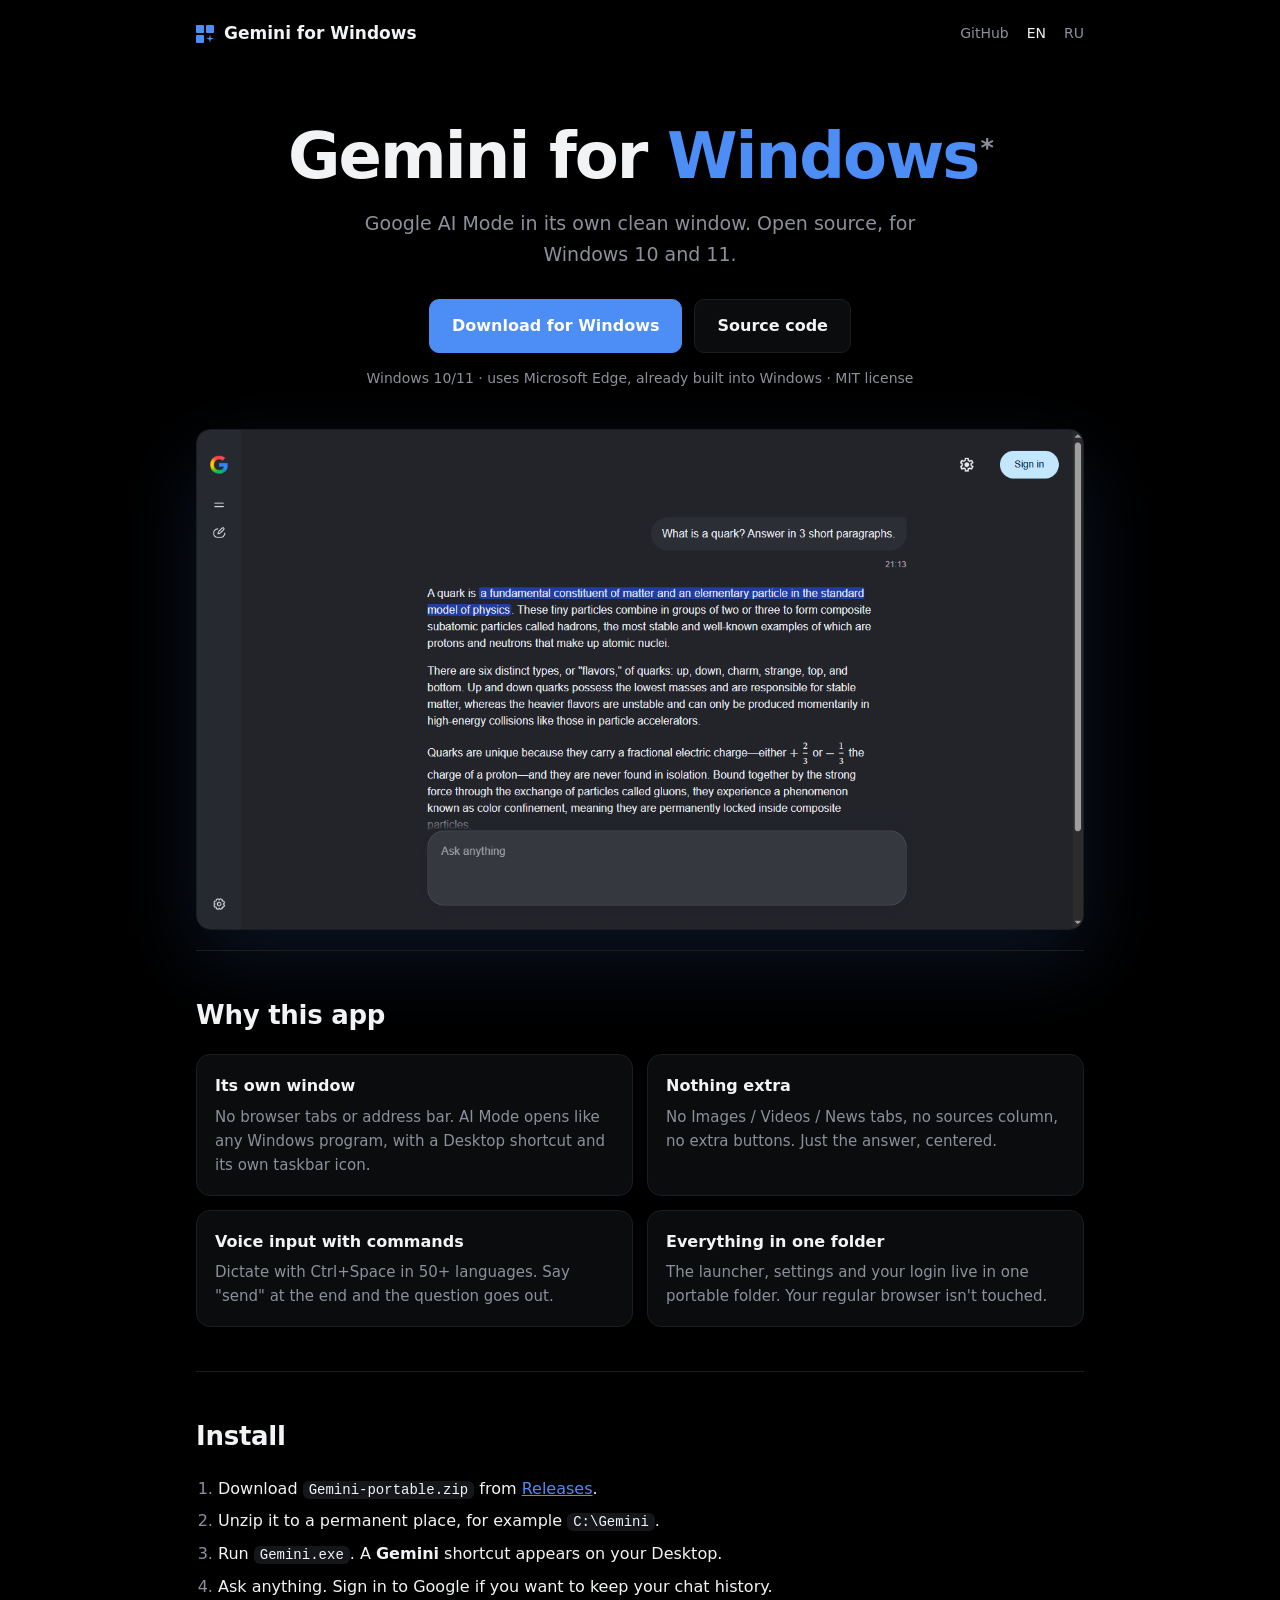
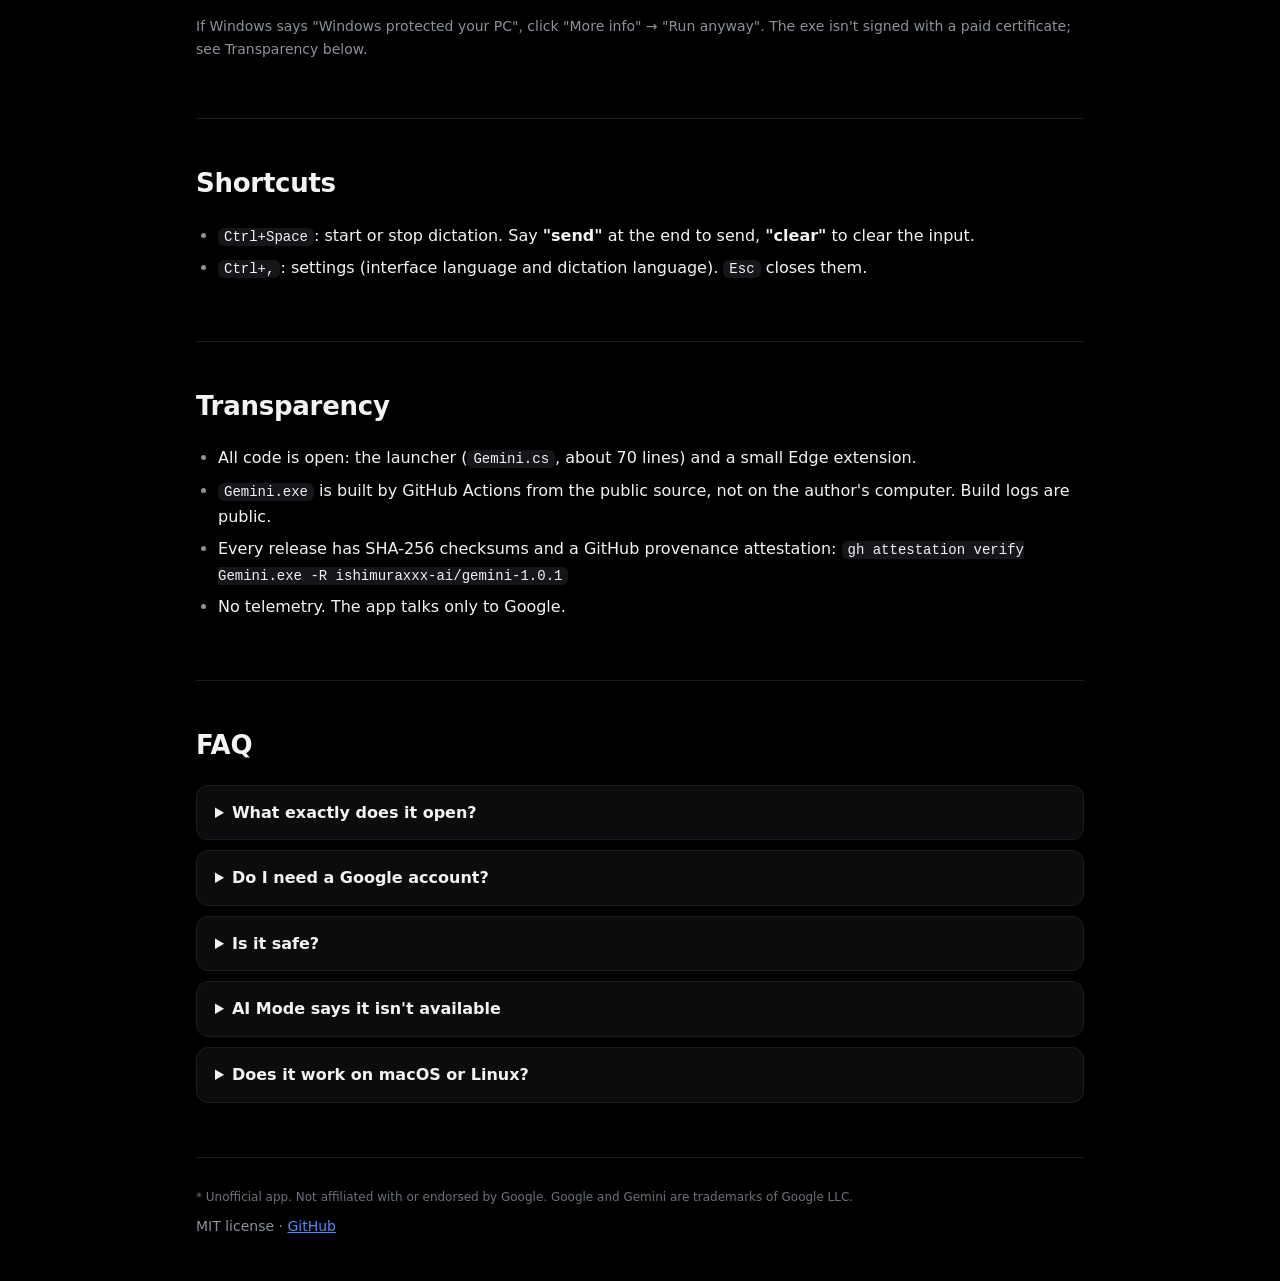
==== docs/index.html @ 566ce3c9 "Gemini for Windows 1.0.1 Co-Authored-By: Claude Opus 5.5 <noreply@anthropic.com>" ====
<!doctype html>
<html lang="en">
<head>
  <meta charset="utf-8">
  <meta name="viewport" content="width=device-width, initial-scale=1">
  <title>Gemini for Windows: Google AI Mode as a desktop app for Windows 10/11 (free, open source)</title>
  <meta name="description" content="Free, open-source app for Windows 10 and 11: Google AI Mode (Gemini) in its own clean window with a Desktop shortcut, no search tabs or source columns, centered chat and voice input with commands. Unofficial.">
  <link rel="canonical" href="https://ishimuraxxx-ai.github.io/gemini-1.0.1/">
  <link rel="alternate" hreflang="en" href="https://ishimuraxxx-ai.github.io/gemini-1.0.1/">
  <link rel="alternate" hreflang="ru" href="https://ishimuraxxx-ai.github.io/gemini-1.0.1/ru/">
  <link rel="alternate" hreflang="x-default" href="https://ishimuraxxx-ai.github.io/gemini-1.0.1/">
  <meta property="og:type" content="website">
  <meta property="og:title" content="Gemini for Windows: Google AI Mode as a desktop app">
  <meta property="og:description" content="Free, open-source app for Windows 10 and 11: Google AI Mode (Gemini) in its own clean window.">
  <meta property="og:image" content="https://ishimuraxxx-ai.github.io/gemini-1.0.1/screenshot-en.png">
  <meta name="theme-color" content="#000000">
  <link rel="icon" href="logo.svg" type="image/svg+xml">
  <link rel="stylesheet" href="style.css">
  <script type="application/ld+json">
  {
    "@context": "https://schema.org",
    "@type": "SoftwareApplication",
    "name": "Gemini for Windows",
    "applicationCategory": "UtilitiesApplication",
    "operatingSystem": "Windows 10, Windows 11",
    "softwareVersion": "1.0.1",
    "description": "Unofficial open-source app for Windows 10 and 11: Google AI Mode (Gemini) in its own clean Microsoft Edge window with a Desktop shortcut, no search tabs or source columns, a centered chat and voice input with commands.",
    "offers": { "@type": "Offer", "price": "0", "priceCurrency": "USD" },
    "license": "https://opensource.org/licenses/MIT",
    "downloadUrl": "https://github.com/ishimuraxxx-ai/gemini-1.0.1/releases/latest",
    "codeRepository": "https://github.com/ishimuraxxx-ai/gemini-1.0.1",
    "screenshot": "https://ishimuraxxx-ai.github.io/gemini-1.0.1/screenshot-en.png"
  }
  </script>
  <script type="application/ld+json">
  {
    "@context": "https://schema.org",
    "@type": "FAQPage",
    "mainEntity": [
      { "@type": "Question", "name": "What does Gemini for Windows open?",
        "acceptedAnswer": { "@type": "Answer", "text": "Google AI Mode (google.com/search?udm=50), Google Search's AI chat powered by Gemini, in its own Microsoft Edge window. The search tabs, the sources column and extra buttons are hidden and the chat is centered." } },
      { "@type": "Question", "name": "How do I install it on Windows 10 or 11?",
        "acceptedAnswer": { "@type": "Answer", "text": "Download Gemini-portable.zip from the GitHub Releases page, unzip it and run Gemini.exe. A Gemini shortcut appears on the Desktop." } },
      { "@type": "Question", "name": "Do I need a Google account?",
        "acceptedAnswer": { "@type": "Answer", "text": "No. AI Mode answers without signing in. Sign in to keep your chat history." } },
      { "@type": "Question", "name": "Is it safe?",
        "acceptedAnswer": { "@type": "Answer", "text": "All code is open. Gemini.exe is built publicly by GitHub Actions with SHA-256 checksums and a GitHub build-provenance attestation. The app collects no data." } },
      { "@type": "Question", "name": "Is it official?",
        "acceptedAnswer": { "@type": "Answer", "text": "No. It is an unofficial open-source project, not affiliated with or endorsed by Google." } }
    ]
  }
  </script>
</head>
<body>
  <div class="wrap">
    <header>
      <a class="brand" href="index.html"><span class="win"><i></i><i></i><i></i><i></i></span>Gemini for Windows</a>
      <nav>
        <a href="https://github.com/ishimuraxxx-ai/gemini-1.0.1">GitHub</a>
        <a href="index.html" aria-current="page">EN</a>
        <a href="ru/index.html" hreflang="ru">RU</a>
      </nav>
    </header>

    <main>
      <section class="hero">
        <h1>Gemini for <span>Windows</span><sup>*</sup></h1>
        <p class="lead">Google AI Mode in its own clean window. Open source, for Windows 10 and 11.</p>
        <div class="cta">
          <a class="btn primary" href="https://github.com/ishimuraxxx-ai/gemini-1.0.1/releases/latest">Download for Windows</a>
          <a class="btn" href="https://github.com/ishimuraxxx-ai/gemini-1.0.1">Source code</a>
        </div>
        <p class="note">Windows 10/11 · uses Microsoft Edge, already built into Windows · MIT license</p>
        <div class="shot"><img src="screenshot-en.png" width="1280" height="720" alt="Gemini for Windows: a Google AI Mode answer in a clean dark window with a centered chat"></div>
      </section>

      <section>
        <h2>Why this app</h2>
        <div class="grid">
          <div class="card"><h3>Its own window</h3><p>No browser tabs or address bar. AI Mode opens like any Windows program, with a Desktop shortcut and its own taskbar icon.</p></div>
          <div class="card"><h3>Nothing extra</h3><p>No Images / Videos / News tabs, no sources column, no extra buttons. Just the answer, centered.</p></div>
          <div class="card"><h3>Voice input with commands</h3><p>Dictate with Ctrl+Space in 50+ languages. Say "send" at the end and the question goes out.</p></div>
          <div class="card"><h3>Everything in one folder</h3><p>The launcher, settings and your login live in one portable folder. Your regular browser isn't touched.</p></div>
        </div>
      </section>

      <section>
        <h2>Install</h2>
        <ol>
          <li>Download <code>Gemini-portable.zip</code> from <a href="https://github.com/ishimuraxxx-ai/gemini-1.0.1/releases/latest">Releases</a>.</li>
          <li>Unzip it to a permanent place, for example <code>C:\Gemini</code>.</li>
          <li>Run <code>Gemini.exe</code>. A <b>Gemini</b> shortcut appears on your Desktop.</li>
          <li>Ask anything. Sign in to Google if you want to keep your chat history.</li>
        </ol>
        <p class="note">If Windows says "Windows protected your PC", click "More info" → "Run anyway". The exe isn't signed with a paid certificate; see Transparency below.</p>
      </section>

      <section>
        <h2>Shortcuts</h2>
        <ul>
          <li><code>Ctrl+Space</code>: start or stop dictation. Say <b>"send"</b> at the end to send, <b>"clear"</b> to clear the input.</li>
          <li><code>Ctrl+,</code>: settings (interface language and dictation language). <code>Esc</code> closes them.</li>
        </ul>
      </section>

      <section>
        <h2>Transparency</h2>
        <ul>
          <li>All code is open: the launcher (<code>Gemini.cs</code>, about 70 lines) and a small Edge extension.</li>
          <li><code>Gemini.exe</code> is built by GitHub Actions from the public source, not on the author's computer. Build logs are public.</li>
          <li>Every release has SHA-256 checksums and a GitHub provenance attestation: <code>gh attestation verify Gemini.exe -R ishimuraxxx-ai/gemini-1.0.1</code></li>
          <li>No telemetry. The app talks only to Google.</li>
        </ul>
      </section>

      <section>
        <h2>FAQ</h2>
        <details><summary>What exactly does it open?</summary>
          <p>Google AI Mode (<code>google.com/search?udm=50</code>), the AI chat in Google Search powered by Gemini. The app shows it in its own window and hides everything except the chat.</p></details>
        <details><summary>Do I need a Google account?</summary>
          <p>No. AI Mode answers without signing in. Sign in to keep your chat history.</p></details>
        <details><summary>Is it safe?</summary>
          <p>All code is open, and the exe is built publicly by GitHub Actions with checksums and a provenance attestation. The app collects no data and keeps your login only in its own folder.</p></details>
        <details><summary>AI Mode says it isn't available</summary>
          <p>AI Mode isn't offered in every country. Use a VPN with a server in a country where it is available.</p></details>
        <details><summary>Does it work on macOS or Linux?</summary>
          <p>No, only Windows 10/11 with Microsoft Edge.</p></details>
      </section>
    </main>

    <footer>
      <p class="fine">* Unofficial app. Not affiliated with or endorsed by Google. Google and Gemini are trademarks of Google LLC.</p>
      MIT license · <a href="https://github.com/ishimuraxxx-ai/gemini-1.0.1">GitHub</a>
    </footer>
  </div>
</body>
</html>
---- docs/style.css ----
:root {
  --bg: #000000; --fg: #f2f3f5; --muted: #8b909a; --line: #1c1d21; --card: #0b0c0e;
  --accent: #4c8df6; --accent-fg: #ffffff; --code: #15161a;
  color-scheme: dark;
}
* { box-sizing: border-box; }
html { -webkit-text-size-adjust: 100%; }
body {
  margin: 0; background: var(--bg); color: var(--fg);
  font: 16px/1.6 system-ui, -apple-system, "Segoe UI", Roboto, sans-serif;
}
.wrap { max-width: 920px; margin: 0 auto; padding: 0 16px; }
header { padding: 20px 0; display: flex; justify-content: space-between; align-items: center; gap: 12px; }
header .brand { display: flex; align-items: center; gap: 10px; font-weight: 700; font-size: 17px; color: var(--fg); text-decoration: none; }
header .brand .win { width: 18px; height: 18px; display: grid; grid-template-columns: 1fr 1fr; gap: 2px; }
header .brand .win i { background: var(--accent); border-radius: 1px; }
header .brand .win i:last-child { border-radius: 0; clip-path: polygon(50% 0, 60% 40%, 100% 50%, 60% 60%, 50% 100%, 40% 60%, 0 50%, 40% 40%); }
header nav { display: flex; gap: 18px; font-size: 14px; }
header nav a { color: var(--muted); text-decoration: none; }
header nav a:hover, header nav a[aria-current] { color: var(--fg); }
.hero { padding: 56px 0 12px; text-align: center; }
.badge { display: inline-block; font-size: 13px; color: var(--muted); border: 1px solid var(--line); border-radius: 999px; padding: 4px 12px; margin-bottom: 20px; }
.hero h1 { font-size: clamp(34px, 7vw, 64px); line-height: 1.05; margin: 0 0 18px; letter-spacing: -0.03em; font-weight: 800; }
.hero h1 span { color: var(--accent); }
.hero h1 sup { font-size: .4em; color: var(--muted); font-weight: 600; vertical-align: super; margin-left: 2px; }
.hero p.lead { font-size: 19px; color: var(--muted); margin: 0 auto 30px; max-width: 640px; }
.cta { display: flex; flex-wrap: wrap; justify-content: center; gap: 12px; margin-bottom: 14px; }
.btn {
  display: inline-block; padding: 13px 22px; border-radius: 10px; font-weight: 600; text-decoration: none;
  border: 1px solid var(--line); color: var(--fg); background: var(--card);
}
.btn:hover { border-color: #33353b; }
.btn.primary { background: var(--accent); border-color: var(--accent); color: var(--accent-fg); }
.btn.primary:hover { filter: brightness(1.08); }
.note { font-size: 14px; color: var(--muted); }
.shot { margin: 40px 0 8px; border-radius: 14px; overflow: hidden; border: 1px solid var(--line); box-shadow: 0 30px 80px rgba(76,141,246,.14); }
.shot img { display: block; width: 100%; height: auto; }
section { padding: 44px 0; border-top: 1px solid var(--line); }
section.hero { border-top: none; }
h2 { font-size: 26px; margin: 0 0 18px; letter-spacing: -0.01em; }
.grid { display: grid; grid-template-columns: repeat(2, 1fr); gap: 14px; }
@media (max-width: 640px) { .grid { grid-template-columns: 1fr; } }
.card { background: var(--card); border: 1px solid var(--line); border-radius: 14px; padding: 18px; }
.card h3 { margin: 0 0 6px; font-size: 16px; }
.card p { margin: 0; color: var(--muted); font-size: 15px; }
ol, ul { padding-left: 22px; }
li { margin: 7px 0; }
li::marker { color: var(--muted); }
code, pre { font-family: ui-monospace, Consolas, monospace; font-size: 14px; background: var(--code); border-radius: 6px; }
code { padding: 1px 6px; }
details { border: 1px solid var(--line); border-radius: 12px; padding: 14px 18px; margin: 10px 0; background: var(--card); }
summary { cursor: pointer; font-weight: 600; }
details p { margin: 10px 0 0; color: var(--muted); }
a { color: var(--accent); }
footer { padding: 30px 0 44px; border-top: 1px solid var(--line); color: var(--muted); font-size: 14px; }
footer .fine { margin: 0 0 8px; font-size: 12px; color: #6b707a; }
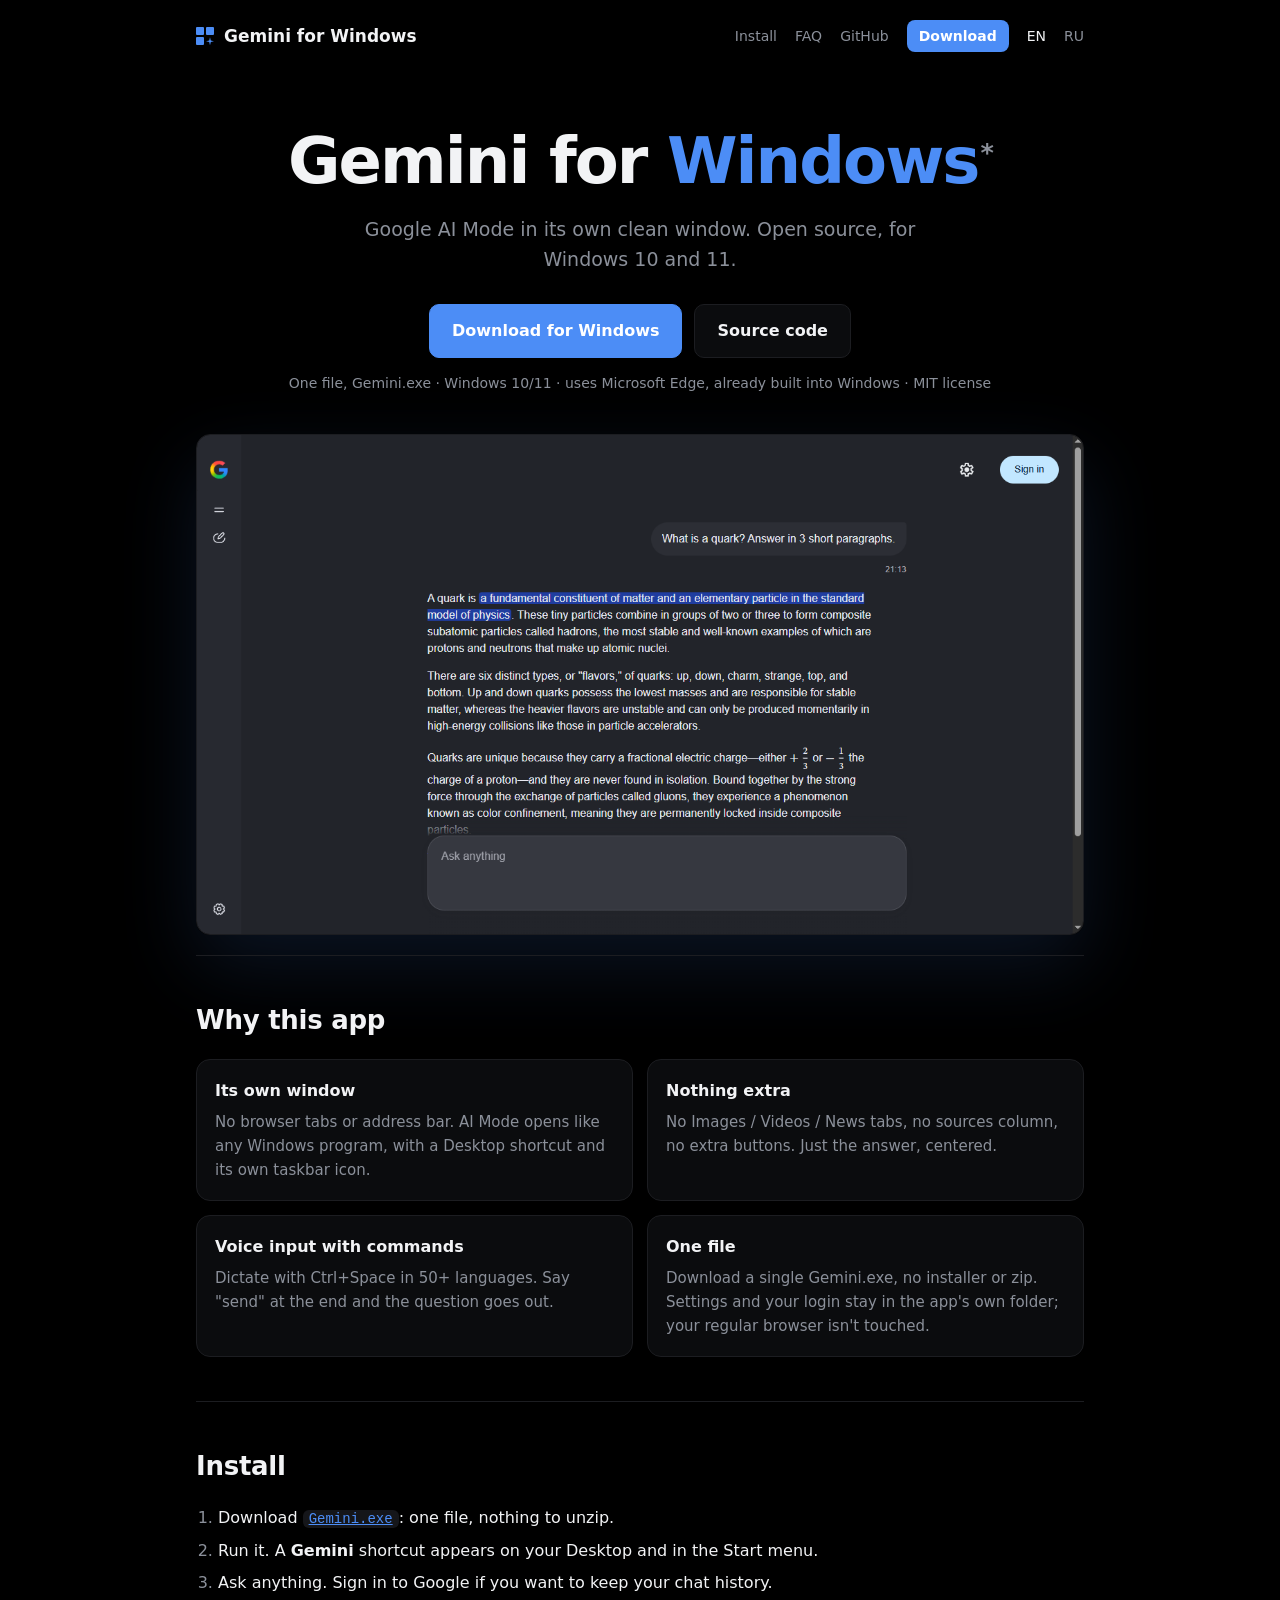
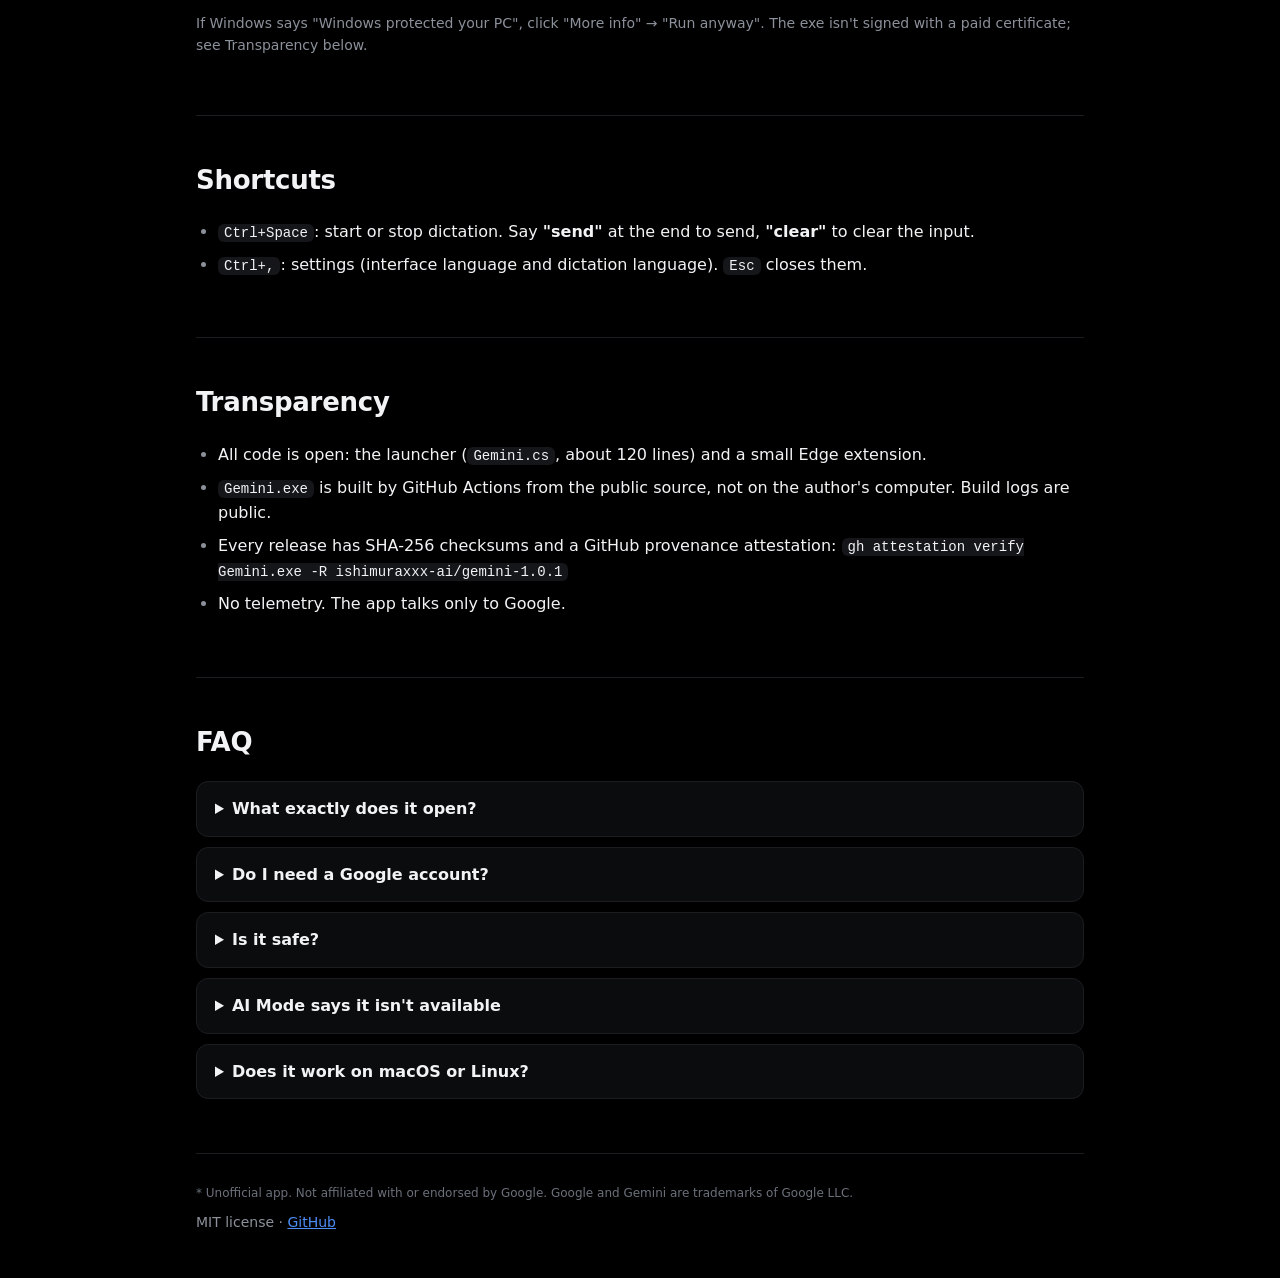
==== commit 77329815: "One-file download: Gemini.exe with the extension built in - build.ps1 embeds extension/ into Gemini." ====
--- a/docs/index.html
+++ b/docs/index.html
@@ -23,11 +23,11 @@
     "name": "Gemini for Windows",
     "applicationCategory": "UtilitiesApplication",
     "operatingSystem": "Windows 10, Windows 11",
-    "softwareVersion": "1.0.1",
+    "softwareVersion": "1.0.2",
     "description": "Unofficial open-source app for Windows 10 and 11: Google AI Mode (Gemini) in its own clean Microsoft Edge window with a Desktop shortcut, no search tabs or source columns, a centered chat and voice input with commands.",
     "offers": { "@type": "Offer", "price": "0", "priceCurrency": "USD" },
     "license": "https://opensource.org/licenses/MIT",
-    "downloadUrl": "https://github.com/ishimuraxxx-ai/gemini-1.0.1/releases/latest",
+    "downloadUrl": "https://github.com/ishimuraxxx-ai/gemini-1.0.1/releases/latest/download/Gemini.exe",
     "codeRepository": "https://github.com/ishimuraxxx-ai/gemini-1.0.1",
     "screenshot": "https://ishimuraxxx-ai.github.io/gemini-1.0.1/screenshot-en.png"
   }
@@ -40,7 +40,7 @@
       { "@type": "Question", "name": "What does Gemini for Windows open?",
         "acceptedAnswer": { "@type": "Answer", "text": "Google AI Mode (google.com/search?udm=50), Google Search's AI chat powered by Gemini, in its own Microsoft Edge window. The search tabs, the sources column and extra buttons are hidden and the chat is centered." } },
       { "@type": "Question", "name": "How do I install it on Windows 10 or 11?",
-        "acceptedAnswer": { "@type": "Answer", "text": "Download Gemini-portable.zip from the GitHub Releases page, unzip it and run Gemini.exe. A Gemini shortcut appears on the Desktop." } },
+        "acceptedAnswer": { "@type": "Answer", "text": "Download Gemini.exe (a single file) from the GitHub Releases page and run it. A Gemini shortcut appears on the Desktop and in the Start menu." } },
       { "@type": "Question", "name": "Do I need a Google account?",
         "acceptedAnswer": { "@type": "Answer", "text": "No. AI Mode answers without signing in. Sign in to keep your chat history." } },
       { "@type": "Question", "name": "Is it safe?",
@@ -56,7 +56,10 @@
     <header>
       <a class="brand" href="index.html"><span class="win"><i></i><i></i><i></i><i></i></span>Gemini for Windows</a>
       <nav>
+        <a href="#install">Install</a>
+        <a href="#faq">FAQ</a>
         <a href="https://github.com/ishimuraxxx-ai/gemini-1.0.1">GitHub</a>
+        <a class="dl" href="https://github.com/ishimuraxxx-ai/gemini-1.0.1/releases/latest/download/Gemini.exe">Download</a>
         <a href="index.html" aria-current="page">EN</a>
         <a href="ru/index.html" hreflang="ru">RU</a>
       </nav>
@@ -67,10 +70,10 @@
         <h1>Gemini for <span>Windows</span><sup>*</sup></h1>
         <p class="lead">Google AI Mode in its own clean window. Open source, for Windows 10 and 11.</p>
         <div class="cta">
-          <a class="btn primary" href="https://github.com/ishimuraxxx-ai/gemini-1.0.1/releases/latest">Download for Windows</a>
+          <a class="btn primary" href="https://github.com/ishimuraxxx-ai/gemini-1.0.1/releases/latest/download/Gemini.exe">Download for Windows</a>
           <a class="btn" href="https://github.com/ishimuraxxx-ai/gemini-1.0.1">Source code</a>
         </div>
-        <p class="note">Windows 10/11 · uses Microsoft Edge, already built into Windows · MIT license</p>
+        <p class="note">One file, Gemini.exe · Windows 10/11 · uses Microsoft Edge, already built into Windows · MIT license</p>
         <div class="shot"><img src="screenshot-en.png" width="1280" height="720" alt="Gemini for Windows: a Google AI Mode answer in a clean dark window with a centered chat"></div>
       </section>
 
@@ -80,16 +83,15 @@
           <div class="card"><h3>Its own window</h3><p>No browser tabs or address bar. AI Mode opens like any Windows program, with a Desktop shortcut and its own taskbar icon.</p></div>
           <div class="card"><h3>Nothing extra</h3><p>No Images / Videos / News tabs, no sources column, no extra buttons. Just the answer, centered.</p></div>
           <div class="card"><h3>Voice input with commands</h3><p>Dictate with Ctrl+Space in 50+ languages. Say "send" at the end and the question goes out.</p></div>
-          <div class="card"><h3>Everything in one folder</h3><p>The launcher, settings and your login live in one portable folder. Your regular browser isn't touched.</p></div>
+          <div class="card"><h3>One file</h3><p>Download a single Gemini.exe, no installer or zip. Settings and your login stay in the app's own folder; your regular browser isn't touched.</p></div>
         </div>
       </section>
 
-      <section>
+      <section id="install">
         <h2>Install</h2>
         <ol>
-          <li>Download <code>Gemini-portable.zip</code> from <a href="https://github.com/ishimuraxxx-ai/gemini-1.0.1/releases/latest">Releases</a>.</li>
-          <li>Unzip it to a permanent place, for example <code>C:\Gemini</code>.</li>
-          <li>Run <code>Gemini.exe</code>. A <b>Gemini</b> shortcut appears on your Desktop.</li>
+          <li>Download <a href="https://github.com/ishimuraxxx-ai/gemini-1.0.1/releases/latest/download/Gemini.exe"><code>Gemini.exe</code></a>: one file, nothing to unzip.</li>
+          <li>Run it. A <b>Gemini</b> shortcut appears on your Desktop and in the Start menu.</li>
           <li>Ask anything. Sign in to Google if you want to keep your chat history.</li>
         </ol>
         <p class="note">If Windows says "Windows protected your PC", click "More info" → "Run anyway". The exe isn't signed with a paid certificate; see Transparency below.</p>
@@ -106,14 +108,14 @@
       <section>
         <h2>Transparency</h2>
         <ul>
-          <li>All code is open: the launcher (<code>Gemini.cs</code>, about 70 lines) and a small Edge extension.</li>
+          <li>All code is open: the launcher (<code>Gemini.cs</code>, about 120 lines) and a small Edge extension.</li>
           <li><code>Gemini.exe</code> is built by GitHub Actions from the public source, not on the author's computer. Build logs are public.</li>
           <li>Every release has SHA-256 checksums and a GitHub provenance attestation: <code>gh attestation verify Gemini.exe -R ishimuraxxx-ai/gemini-1.0.1</code></li>
           <li>No telemetry. The app talks only to Google.</li>
         </ul>
       </section>
 
-      <section>
+      <section id="faq">
         <h2>FAQ</h2>
         <details><summary>What exactly does it open?</summary>
           <p>Google AI Mode (<code>google.com/search?udm=50</code>), the AI chat in Google Search powered by Gemini. The app shows it in its own window and hides everything except the chat.</p></details>
--- a/docs/style.css
+++ b/docs/style.css
@@ -15,9 +15,12 @@
 header .brand .win { width: 18px; height: 18px; display: grid; grid-template-columns: 1fr 1fr; gap: 2px; }
 header .brand .win i { background: var(--accent); border-radius: 1px; }
 header .brand .win i:last-child { border-radius: 0; clip-path: polygon(50% 0, 60% 40%, 100% 50%, 60% 60%, 50% 100%, 40% 60%, 0 50%, 40% 40%); }
-header nav { display: flex; gap: 18px; font-size: 14px; }
+header nav { display: flex; flex-wrap: wrap; justify-content: flex-end; align-items: center; gap: 6px 18px; font-size: 14px; }
 header nav a { color: var(--muted); text-decoration: none; }
 header nav a:hover, header nav a[aria-current] { color: var(--fg); }
+header nav a.dl { color: var(--accent-fg); background: var(--accent); padding: 5px 12px; border-radius: 8px; font-weight: 600; }
+header nav a.dl:hover { filter: brightness(1.08); }
+@media (max-width: 560px) { header nav a[href^="#"] { display: none; } }
 .hero { padding: 56px 0 12px; text-align: center; }
 .badge { display: inline-block; font-size: 13px; color: var(--muted); border: 1px solid var(--line); border-radius: 999px; padding: 4px 12px; margin-bottom: 20px; }
 .hero h1 { font-size: clamp(34px, 7vw, 64px); line-height: 1.05; margin: 0 0 18px; letter-spacing: -0.03em; font-weight: 800; }
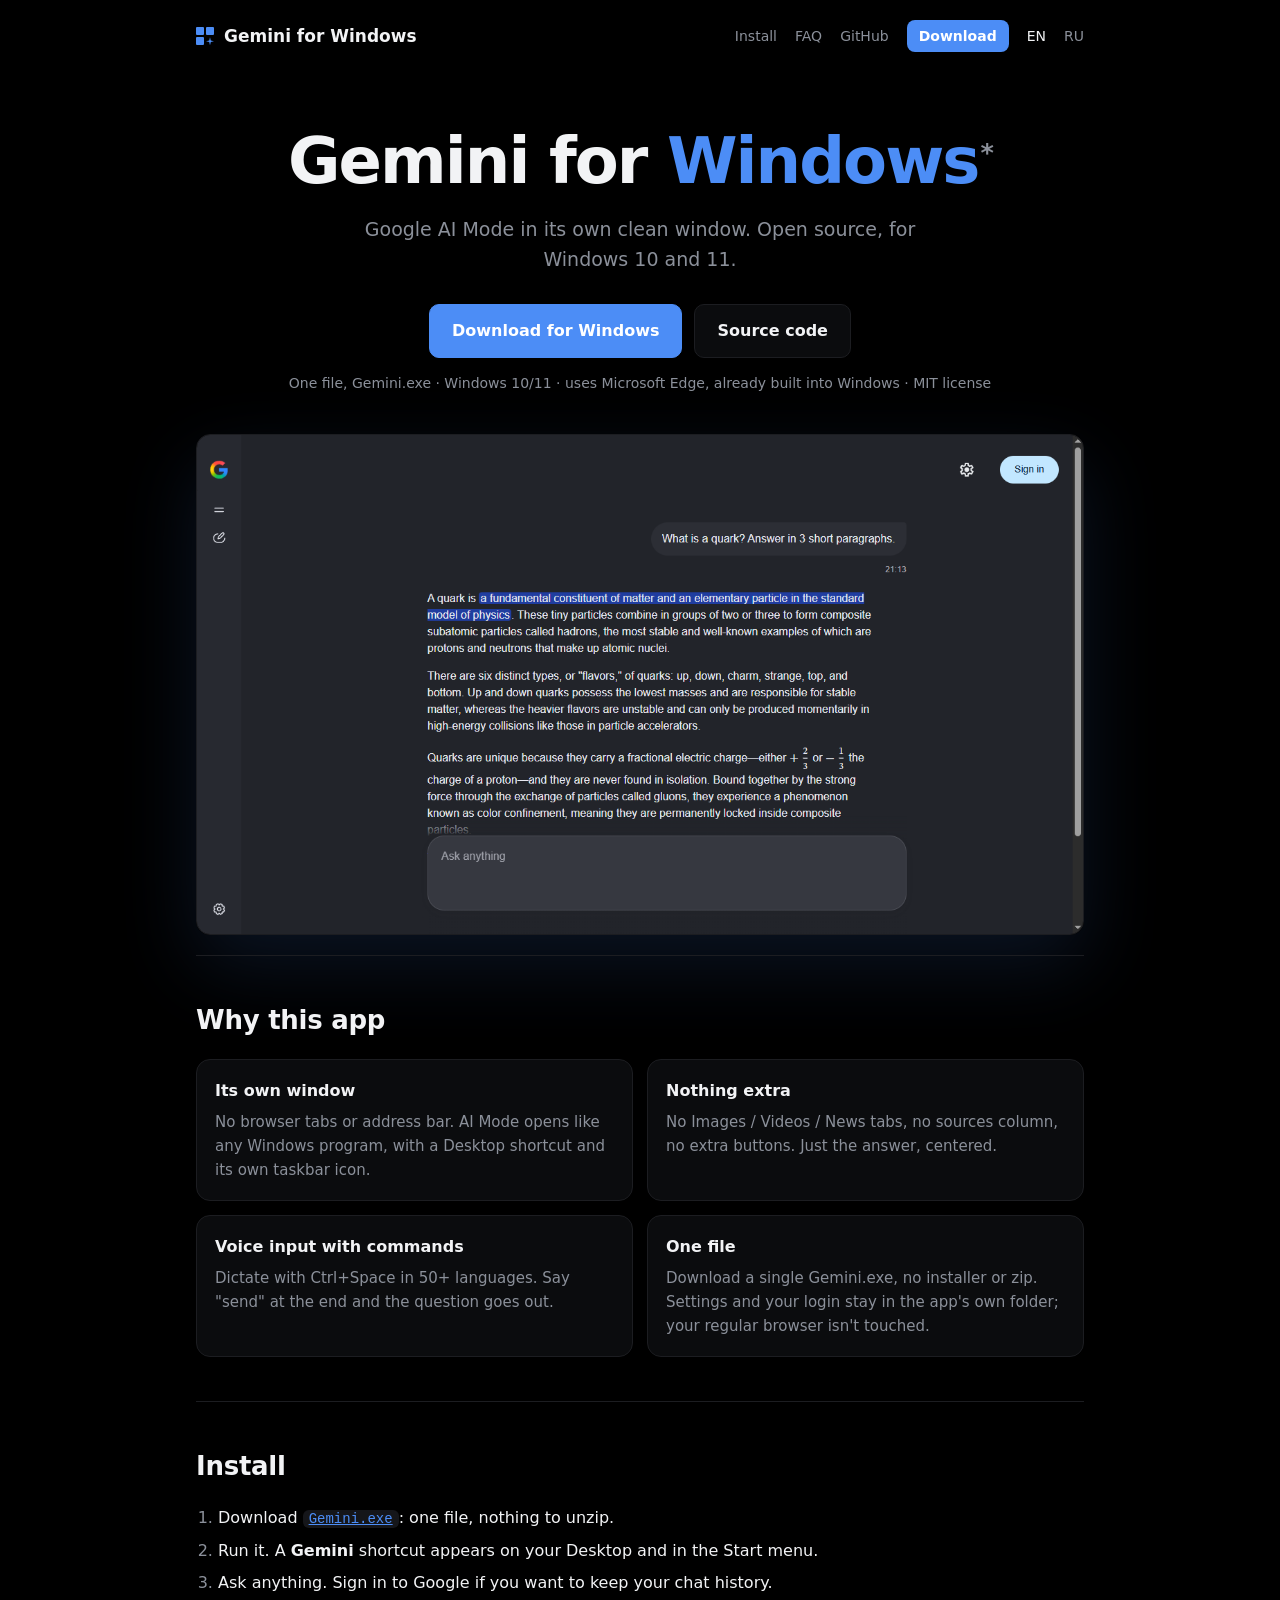
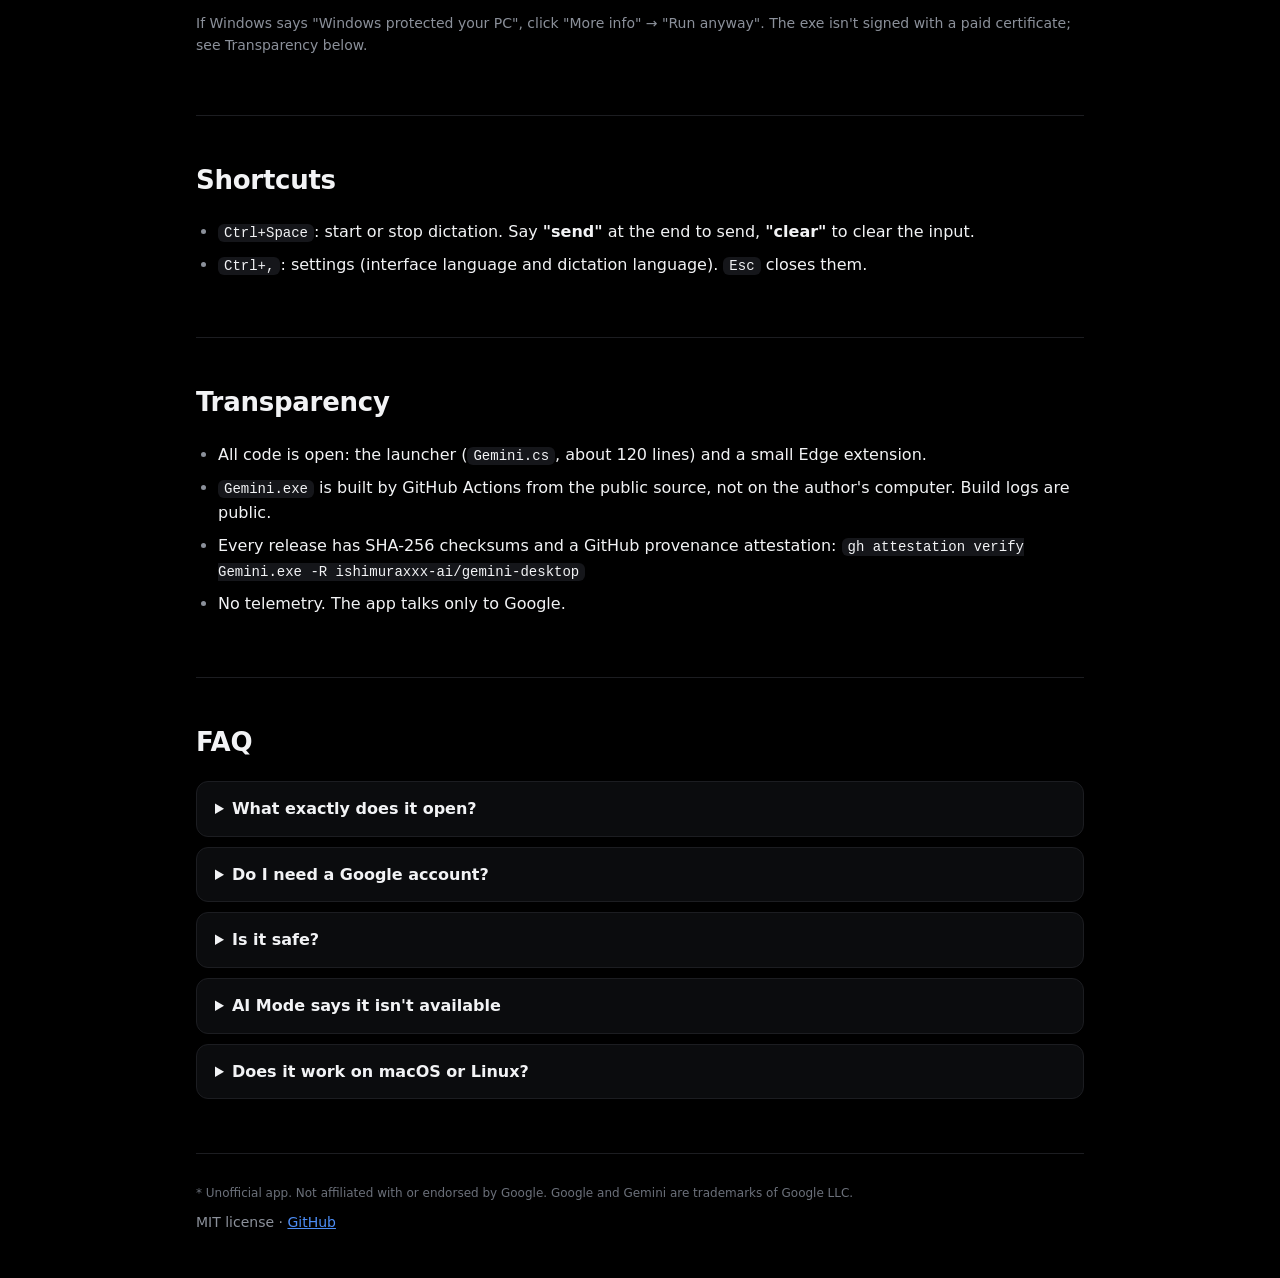
==== commit 6202fe36: "Repository renamed to gemini-desktop: update links Co-Authored-By: Claude Opus 5.5 <noreply@anthropi" ====
--- a/docs/index.html
+++ b/docs/index.html
@@ -5,14 +5,14 @@
   <meta name="viewport" content="width=device-width, initial-scale=1">
   <title>Gemini for Windows: Google AI Mode as a desktop app for Windows 10/11 (free, open source)</title>
   <meta name="description" content="Free, open-source app for Windows 10 and 11: Google AI Mode (Gemini) in its own clean window with a Desktop shortcut, no search tabs or source columns, centered chat and voice input with commands. Unofficial.">
-  <link rel="canonical" href="https://ishimuraxxx-ai.github.io/gemini-1.0.1/">
-  <link rel="alternate" hreflang="en" href="https://ishimuraxxx-ai.github.io/gemini-1.0.1/">
-  <link rel="alternate" hreflang="ru" href="https://ishimuraxxx-ai.github.io/gemini-1.0.1/ru/">
-  <link rel="alternate" hreflang="x-default" href="https://ishimuraxxx-ai.github.io/gemini-1.0.1/">
+  <link rel="canonical" href="https://ishimuraxxx-ai.github.io/gemini-desktop/">
+  <link rel="alternate" hreflang="en" href="https://ishimuraxxx-ai.github.io/gemini-desktop/">
+  <link rel="alternate" hreflang="ru" href="https://ishimuraxxx-ai.github.io/gemini-desktop/ru/">
+  <link rel="alternate" hreflang="x-default" href="https://ishimuraxxx-ai.github.io/gemini-desktop/">
   <meta property="og:type" content="website">
   <meta property="og:title" content="Gemini for Windows: Google AI Mode as a desktop app">
   <meta property="og:description" content="Free, open-source app for Windows 10 and 11: Google AI Mode (Gemini) in its own clean window.">
-  <meta property="og:image" content="https://ishimuraxxx-ai.github.io/gemini-1.0.1/screenshot-en.png">
+  <meta property="og:image" content="https://ishimuraxxx-ai.github.io/gemini-desktop/screenshot-en.png">
   <meta name="theme-color" content="#000000">
   <link rel="icon" href="logo.svg" type="image/svg+xml">
   <link rel="stylesheet" href="style.css">
@@ -23,13 +23,13 @@
     "name": "Gemini for Windows",
     "applicationCategory": "UtilitiesApplication",
     "operatingSystem": "Windows 10, Windows 11",
-    "softwareVersion": "1.0.2",
+    "softwareVersion": "1.0.3",
     "description": "Unofficial open-source app for Windows 10 and 11: Google AI Mode (Gemini) in its own clean Microsoft Edge window with a Desktop shortcut, no search tabs or source columns, a centered chat and voice input with commands.",
     "offers": { "@type": "Offer", "price": "0", "priceCurrency": "USD" },
     "license": "https://opensource.org/licenses/MIT",
-    "downloadUrl": "https://github.com/ishimuraxxx-ai/gemini-1.0.1/releases/latest/download/Gemini.exe",
-    "codeRepository": "https://github.com/ishimuraxxx-ai/gemini-1.0.1",
-    "screenshot": "https://ishimuraxxx-ai.github.io/gemini-1.0.1/screenshot-en.png"
+    "downloadUrl": "https://github.com/ishimuraxxx-ai/gemini-desktop/releases/latest/download/Gemini.exe",
+    "codeRepository": "https://github.com/ishimuraxxx-ai/gemini-desktop",
+    "screenshot": "https://ishimuraxxx-ai.github.io/gemini-desktop/screenshot-en.png"
   }
   </script>
   <script type="application/ld+json">
@@ -58,8 +58,8 @@
       <nav>
         <a href="#install">Install</a>
         <a href="#faq">FAQ</a>
-        <a href="https://github.com/ishimuraxxx-ai/gemini-1.0.1">GitHub</a>
-        <a class="dl" href="https://github.com/ishimuraxxx-ai/gemini-1.0.1/releases/latest/download/Gemini.exe">Download</a>
+        <a href="https://github.com/ishimuraxxx-ai/gemini-desktop">GitHub</a>
+        <a class="dl" href="https://github.com/ishimuraxxx-ai/gemini-desktop/releases/latest/download/Gemini.exe">Download</a>
         <a href="index.html" aria-current="page">EN</a>
         <a href="ru/index.html" hreflang="ru">RU</a>
       </nav>
@@ -70,8 +70,8 @@
         <h1>Gemini for <span>Windows</span><sup>*</sup></h1>
         <p class="lead">Google AI Mode in its own clean window. Open source, for Windows 10 and 11.</p>
         <div class="cta">
-          <a class="btn primary" href="https://github.com/ishimuraxxx-ai/gemini-1.0.1/releases/latest/download/Gemini.exe">Download for Windows</a>
-          <a class="btn" href="https://github.com/ishimuraxxx-ai/gemini-1.0.1">Source code</a>
+          <a class="btn primary" href="https://github.com/ishimuraxxx-ai/gemini-desktop/releases/latest/download/Gemini.exe">Download for Windows</a>
+          <a class="btn" href="https://github.com/ishimuraxxx-ai/gemini-desktop">Source code</a>
         </div>
         <p class="note">One file, Gemini.exe · Windows 10/11 · uses Microsoft Edge, already built into Windows · MIT license</p>
         <div class="shot"><img src="screenshot-en.png" width="1280" height="720" alt="Gemini for Windows: a Google AI Mode answer in a clean dark window with a centered chat"></div>
@@ -90,7 +90,7 @@
       <section id="install">
         <h2>Install</h2>
         <ol>
-          <li>Download <a href="https://github.com/ishimuraxxx-ai/gemini-1.0.1/releases/latest/download/Gemini.exe"><code>Gemini.exe</code></a>: one file, nothing to unzip.</li>
+          <li>Download <a href="https://github.com/ishimuraxxx-ai/gemini-desktop/releases/latest/download/Gemini.exe"><code>Gemini.exe</code></a>: one file, nothing to unzip.</li>
           <li>Run it. A <b>Gemini</b> shortcut appears on your Desktop and in the Start menu.</li>
           <li>Ask anything. Sign in to Google if you want to keep your chat history.</li>
         </ol>
@@ -110,7 +110,7 @@
         <ul>
           <li>All code is open: the launcher (<code>Gemini.cs</code>, about 120 lines) and a small Edge extension.</li>
           <li><code>Gemini.exe</code> is built by GitHub Actions from the public source, not on the author's computer. Build logs are public.</li>
-          <li>Every release has SHA-256 checksums and a GitHub provenance attestation: <code>gh attestation verify Gemini.exe -R ishimuraxxx-ai/gemini-1.0.1</code></li>
+          <li>Every release has SHA-256 checksums and a GitHub provenance attestation: <code>gh attestation verify Gemini.exe -R ishimuraxxx-ai/gemini-desktop</code></li>
           <li>No telemetry. The app talks only to Google.</li>
         </ul>
       </section>
@@ -132,7 +132,7 @@
 
     <footer>
       <p class="fine">* Unofficial app. Not affiliated with or endorsed by Google. Google and Gemini are trademarks of Google LLC.</p>
-      MIT license · <a href="https://github.com/ishimuraxxx-ai/gemini-1.0.1">GitHub</a>
+      MIT license · <a href="https://github.com/ishimuraxxx-ai/gemini-desktop">GitHub</a>
     </footer>
   </div>
 </body>
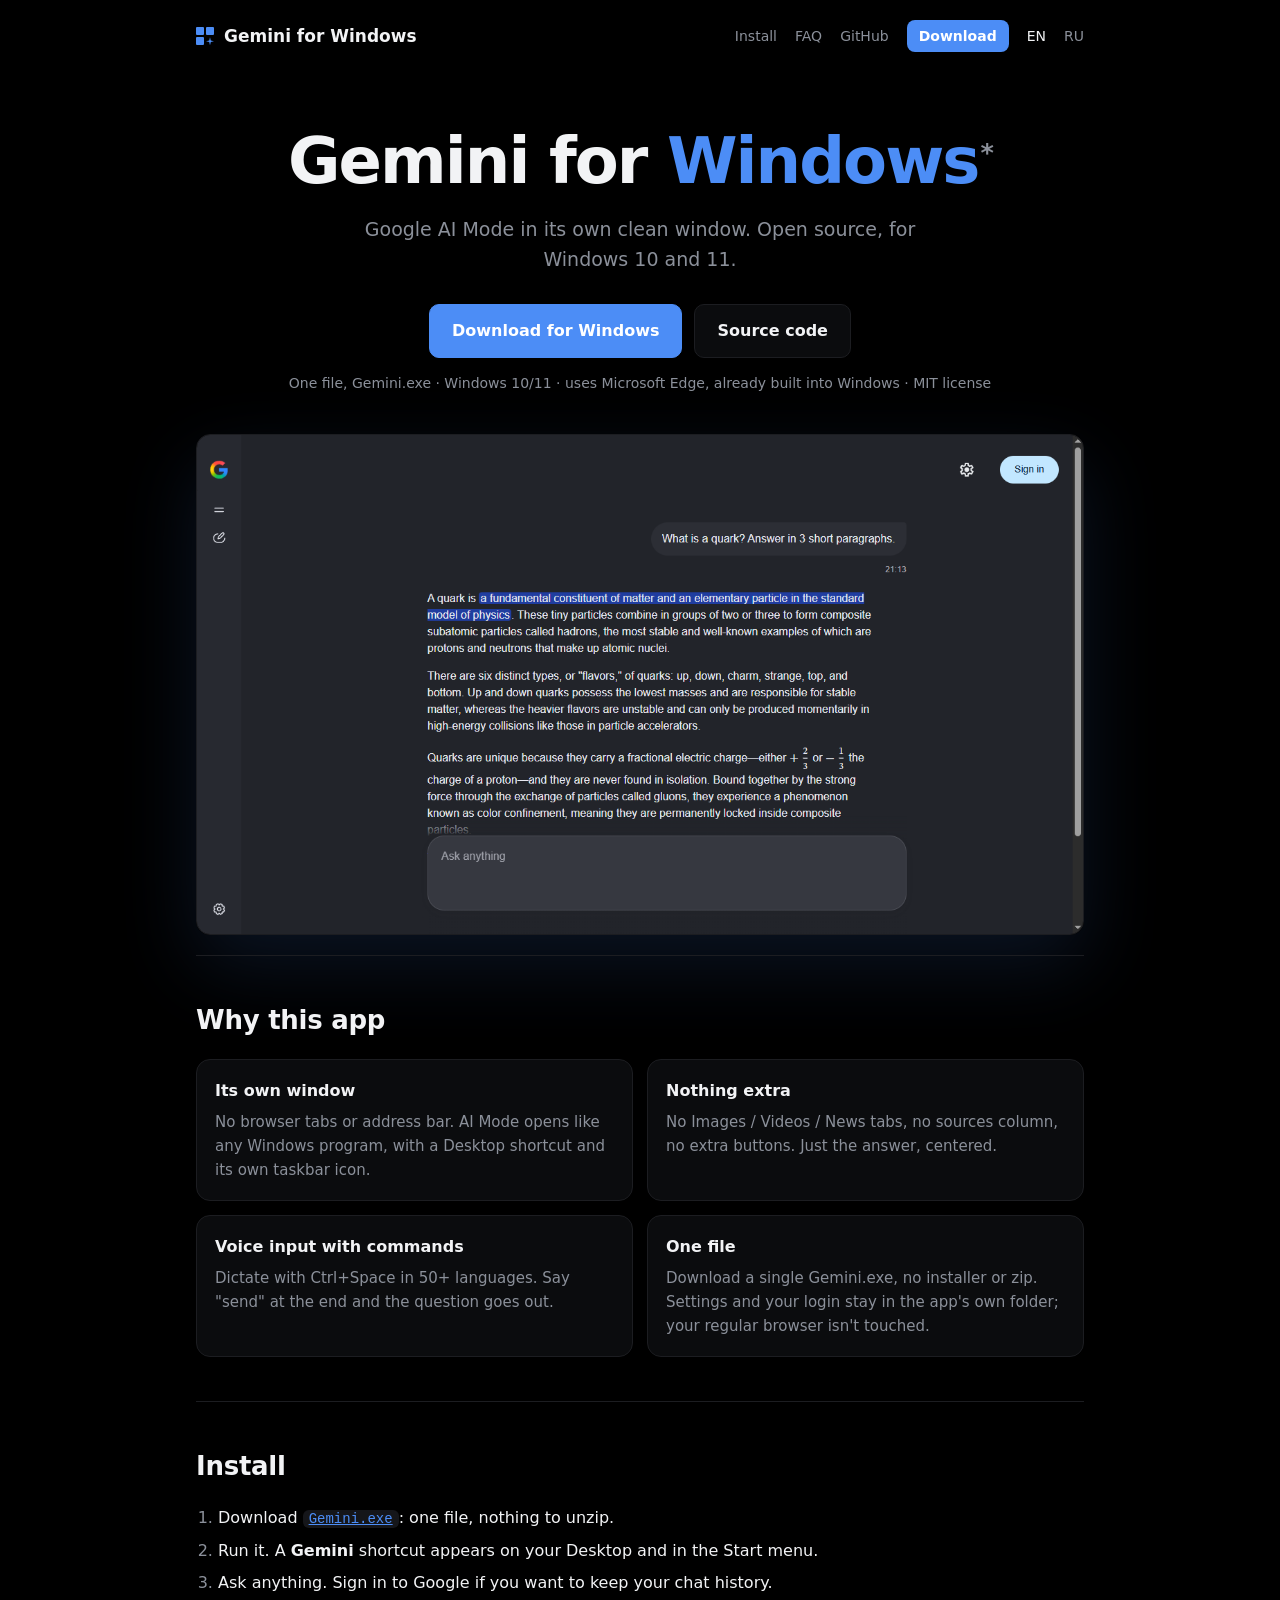
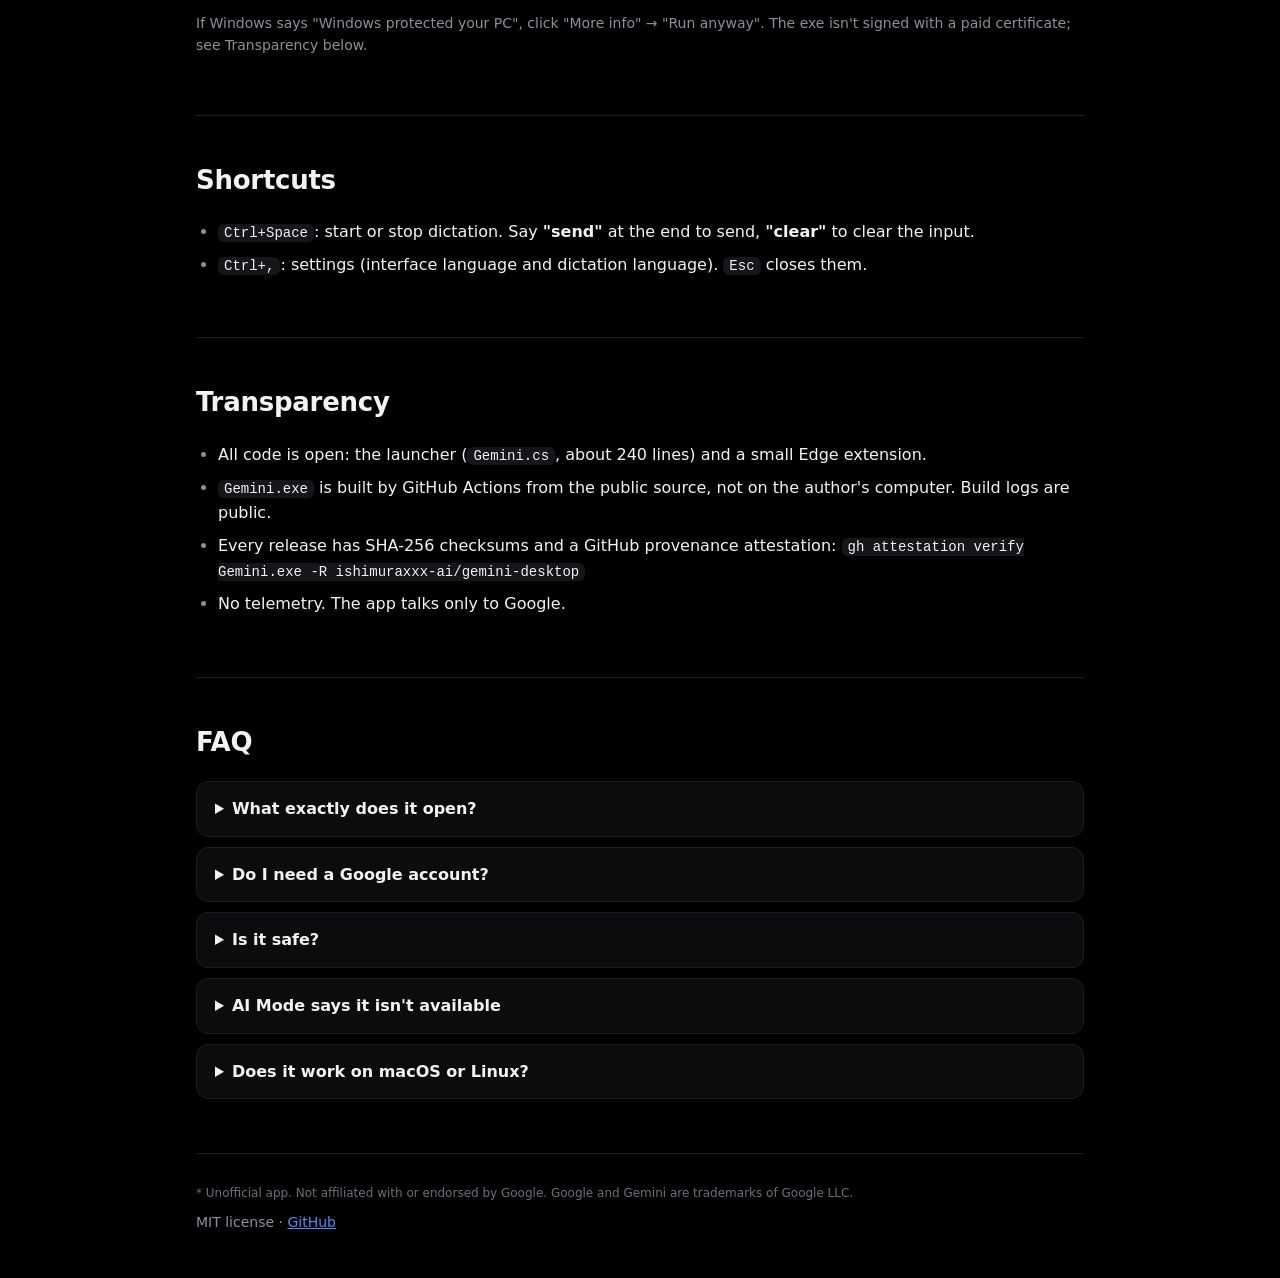
==== commit 42ea3d39: "No Edge icon on the taskbar while the app starts (1.0.4) Shortcuts now carry the same AppUserModelID" ====
--- a/docs/index.html
+++ b/docs/index.html
@@ -23,7 +23,7 @@
     "name": "Gemini for Windows",
     "applicationCategory": "UtilitiesApplication",
     "operatingSystem": "Windows 10, Windows 11",
-    "softwareVersion": "1.0.3",
+    "softwareVersion": "1.0.4",
     "description": "Unofficial open-source app for Windows 10 and 11: Google AI Mode (Gemini) in its own clean Microsoft Edge window with a Desktop shortcut, no search tabs or source columns, a centered chat and voice input with commands.",
     "offers": { "@type": "Offer", "price": "0", "priceCurrency": "USD" },
     "license": "https://opensource.org/licenses/MIT",
@@ -108,7 +108,7 @@
       <section>
         <h2>Transparency</h2>
         <ul>
-          <li>All code is open: the launcher (<code>Gemini.cs</code>, about 120 lines) and a small Edge extension.</li>
+          <li>All code is open: the launcher (<code>Gemini.cs</code>, about 240 lines) and a small Edge extension.</li>
           <li><code>Gemini.exe</code> is built by GitHub Actions from the public source, not on the author's computer. Build logs are public.</li>
           <li>Every release has SHA-256 checksums and a GitHub provenance attestation: <code>gh attestation verify Gemini.exe -R ishimuraxxx-ai/gemini-desktop</code></li>
           <li>No telemetry. The app talks only to Google.</li>
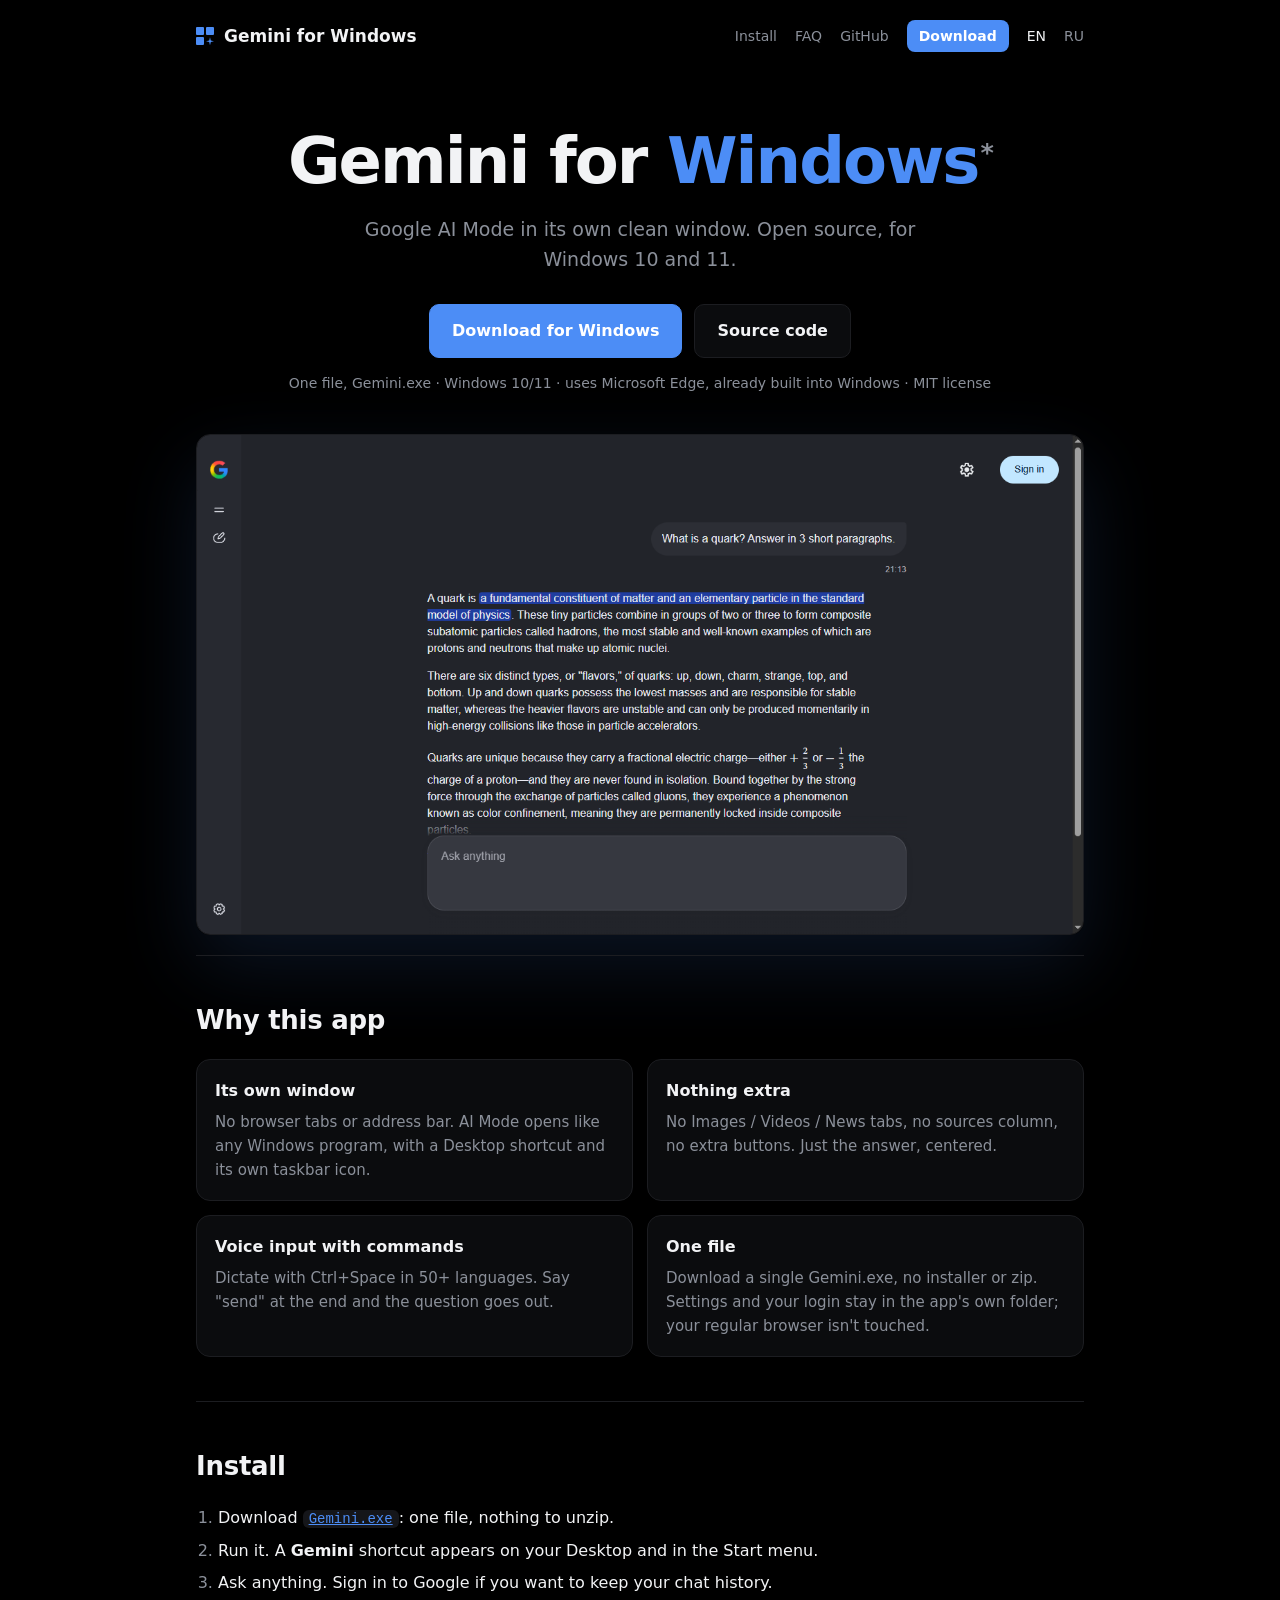
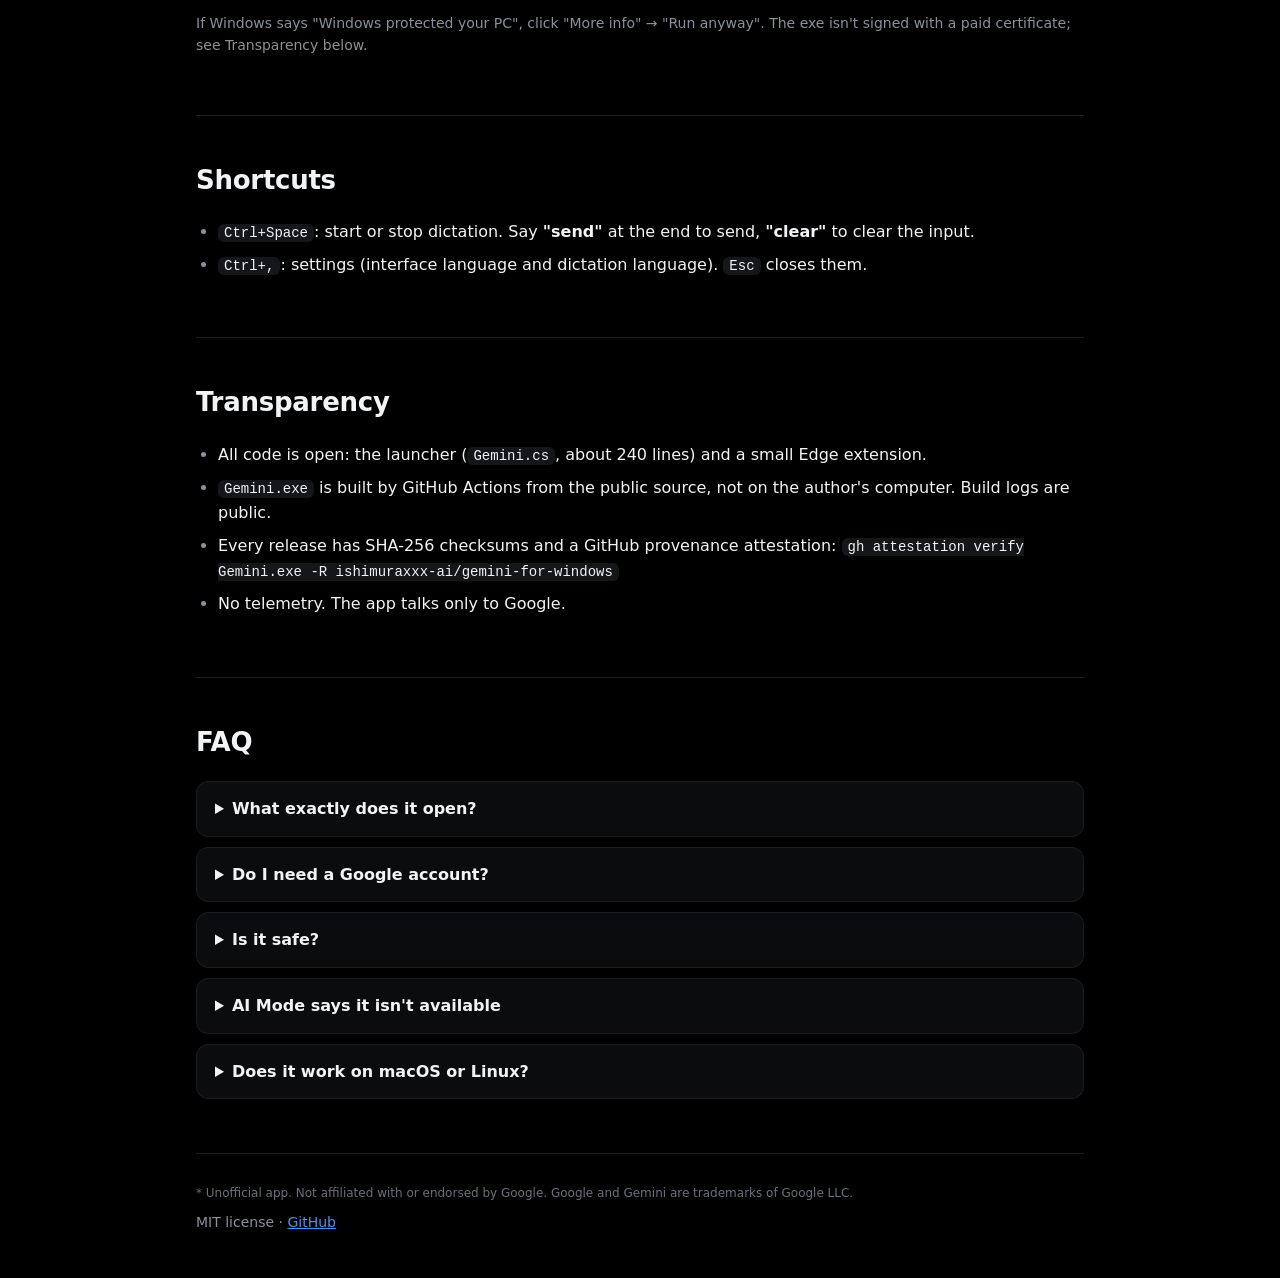
==== commit 035c8a8d: "Repository name: gemini-for-windows gemini-desktop is already used by a similar project (bwendell/ge" ====
--- a/docs/index.html
+++ b/docs/index.html
@@ -5,14 +5,14 @@
   <meta name="viewport" content="width=device-width, initial-scale=1">
   <title>Gemini for Windows: Google AI Mode as a desktop app for Windows 10/11 (free, open source)</title>
   <meta name="description" content="Free, open-source app for Windows 10 and 11: Google AI Mode (Gemini) in its own clean window with a Desktop shortcut, no search tabs or source columns, centered chat and voice input with commands. Unofficial.">
-  <link rel="canonical" href="https://ishimuraxxx-ai.github.io/gemini-desktop/">
-  <link rel="alternate" hreflang="en" href="https://ishimuraxxx-ai.github.io/gemini-desktop/">
-  <link rel="alternate" hreflang="ru" href="https://ishimuraxxx-ai.github.io/gemini-desktop/ru/">
-  <link rel="alternate" hreflang="x-default" href="https://ishimuraxxx-ai.github.io/gemini-desktop/">
+  <link rel="canonical" href="https://ishimuraxxx-ai.github.io/gemini-for-windows/">
+  <link rel="alternate" hreflang="en" href="https://ishimuraxxx-ai.github.io/gemini-for-windows/">
+  <link rel="alternate" hreflang="ru" href="https://ishimuraxxx-ai.github.io/gemini-for-windows/ru/">
+  <link rel="alternate" hreflang="x-default" href="https://ishimuraxxx-ai.github.io/gemini-for-windows/">
   <meta property="og:type" content="website">
   <meta property="og:title" content="Gemini for Windows: Google AI Mode as a desktop app">
   <meta property="og:description" content="Free, open-source app for Windows 10 and 11: Google AI Mode (Gemini) in its own clean window.">
-  <meta property="og:image" content="https://ishimuraxxx-ai.github.io/gemini-desktop/screenshot-en.png">
+  <meta property="og:image" content="https://ishimuraxxx-ai.github.io/gemini-for-windows/screenshot-en.png">
   <meta name="theme-color" content="#000000">
   <link rel="icon" href="logo.svg" type="image/svg+xml">
   <link rel="stylesheet" href="style.css">
@@ -27,9 +27,9 @@
     "description": "Unofficial open-source app for Windows 10 and 11: Google AI Mode (Gemini) in its own clean Microsoft Edge window with a Desktop shortcut, no search tabs or source columns, a centered chat and voice input with commands.",
     "offers": { "@type": "Offer", "price": "0", "priceCurrency": "USD" },
     "license": "https://opensource.org/licenses/MIT",
-    "downloadUrl": "https://github.com/ishimuraxxx-ai/gemini-desktop/releases/latest/download/Gemini.exe",
-    "codeRepository": "https://github.com/ishimuraxxx-ai/gemini-desktop",
-    "screenshot": "https://ishimuraxxx-ai.github.io/gemini-desktop/screenshot-en.png"
+    "downloadUrl": "https://github.com/ishimuraxxx-ai/gemini-for-windows/releases/latest/download/Gemini.exe",
+    "codeRepository": "https://github.com/ishimuraxxx-ai/gemini-for-windows",
+    "screenshot": "https://ishimuraxxx-ai.github.io/gemini-for-windows/screenshot-en.png"
   }
   </script>
   <script type="application/ld+json">
@@ -58,8 +58,8 @@
       <nav>
         <a href="#install">Install</a>
         <a href="#faq">FAQ</a>
-        <a href="https://github.com/ishimuraxxx-ai/gemini-desktop">GitHub</a>
-        <a class="dl" href="https://github.com/ishimuraxxx-ai/gemini-desktop/releases/latest/download/Gemini.exe">Download</a>
+        <a href="https://github.com/ishimuraxxx-ai/gemini-for-windows">GitHub</a>
+        <a class="dl" href="https://github.com/ishimuraxxx-ai/gemini-for-windows/releases/latest/download/Gemini.exe">Download</a>
         <a href="index.html" aria-current="page">EN</a>
         <a href="ru/index.html" hreflang="ru">RU</a>
       </nav>
@@ -70,8 +70,8 @@
         <h1>Gemini for <span>Windows</span><sup>*</sup></h1>
         <p class="lead">Google AI Mode in its own clean window. Open source, for Windows 10 and 11.</p>
         <div class="cta">
-          <a class="btn primary" href="https://github.com/ishimuraxxx-ai/gemini-desktop/releases/latest/download/Gemini.exe">Download for Windows</a>
-          <a class="btn" href="https://github.com/ishimuraxxx-ai/gemini-desktop">Source code</a>
+          <a class="btn primary" href="https://github.com/ishimuraxxx-ai/gemini-for-windows/releases/latest/download/Gemini.exe">Download for Windows</a>
+          <a class="btn" href="https://github.com/ishimuraxxx-ai/gemini-for-windows">Source code</a>
         </div>
         <p class="note">One file, Gemini.exe · Windows 10/11 · uses Microsoft Edge, already built into Windows · MIT license</p>
         <div class="shot"><img src="screenshot-en.png" width="1280" height="720" alt="Gemini for Windows: a Google AI Mode answer in a clean dark window with a centered chat"></div>
@@ -90,7 +90,7 @@
       <section id="install">
         <h2>Install</h2>
         <ol>
-          <li>Download <a href="https://github.com/ishimuraxxx-ai/gemini-desktop/releases/latest/download/Gemini.exe"><code>Gemini.exe</code></a>: one file, nothing to unzip.</li>
+          <li>Download <a href="https://github.com/ishimuraxxx-ai/gemini-for-windows/releases/latest/download/Gemini.exe"><code>Gemini.exe</code></a>: one file, nothing to unzip.</li>
           <li>Run it. A <b>Gemini</b> shortcut appears on your Desktop and in the Start menu.</li>
           <li>Ask anything. Sign in to Google if you want to keep your chat history.</li>
         </ol>
@@ -110,7 +110,7 @@
         <ul>
           <li>All code is open: the launcher (<code>Gemini.cs</code>, about 240 lines) and a small Edge extension.</li>
           <li><code>Gemini.exe</code> is built by GitHub Actions from the public source, not on the author's computer. Build logs are public.</li>
-          <li>Every release has SHA-256 checksums and a GitHub provenance attestation: <code>gh attestation verify Gemini.exe -R ishimuraxxx-ai/gemini-desktop</code></li>
+          <li>Every release has SHA-256 checksums and a GitHub provenance attestation: <code>gh attestation verify Gemini.exe -R ishimuraxxx-ai/gemini-for-windows</code></li>
           <li>No telemetry. The app talks only to Google.</li>
         </ul>
       </section>
@@ -132,7 +132,7 @@
 
     <footer>
       <p class="fine">* Unofficial app. Not affiliated with or endorsed by Google. Google and Gemini are trademarks of Google LLC.</p>
-      MIT license · <a href="https://github.com/ishimuraxxx-ai/gemini-desktop">GitHub</a>
+      MIT license · <a href="https://github.com/ishimuraxxx-ai/gemini-for-windows">GitHub</a>
     </footer>
   </div>
 </body>
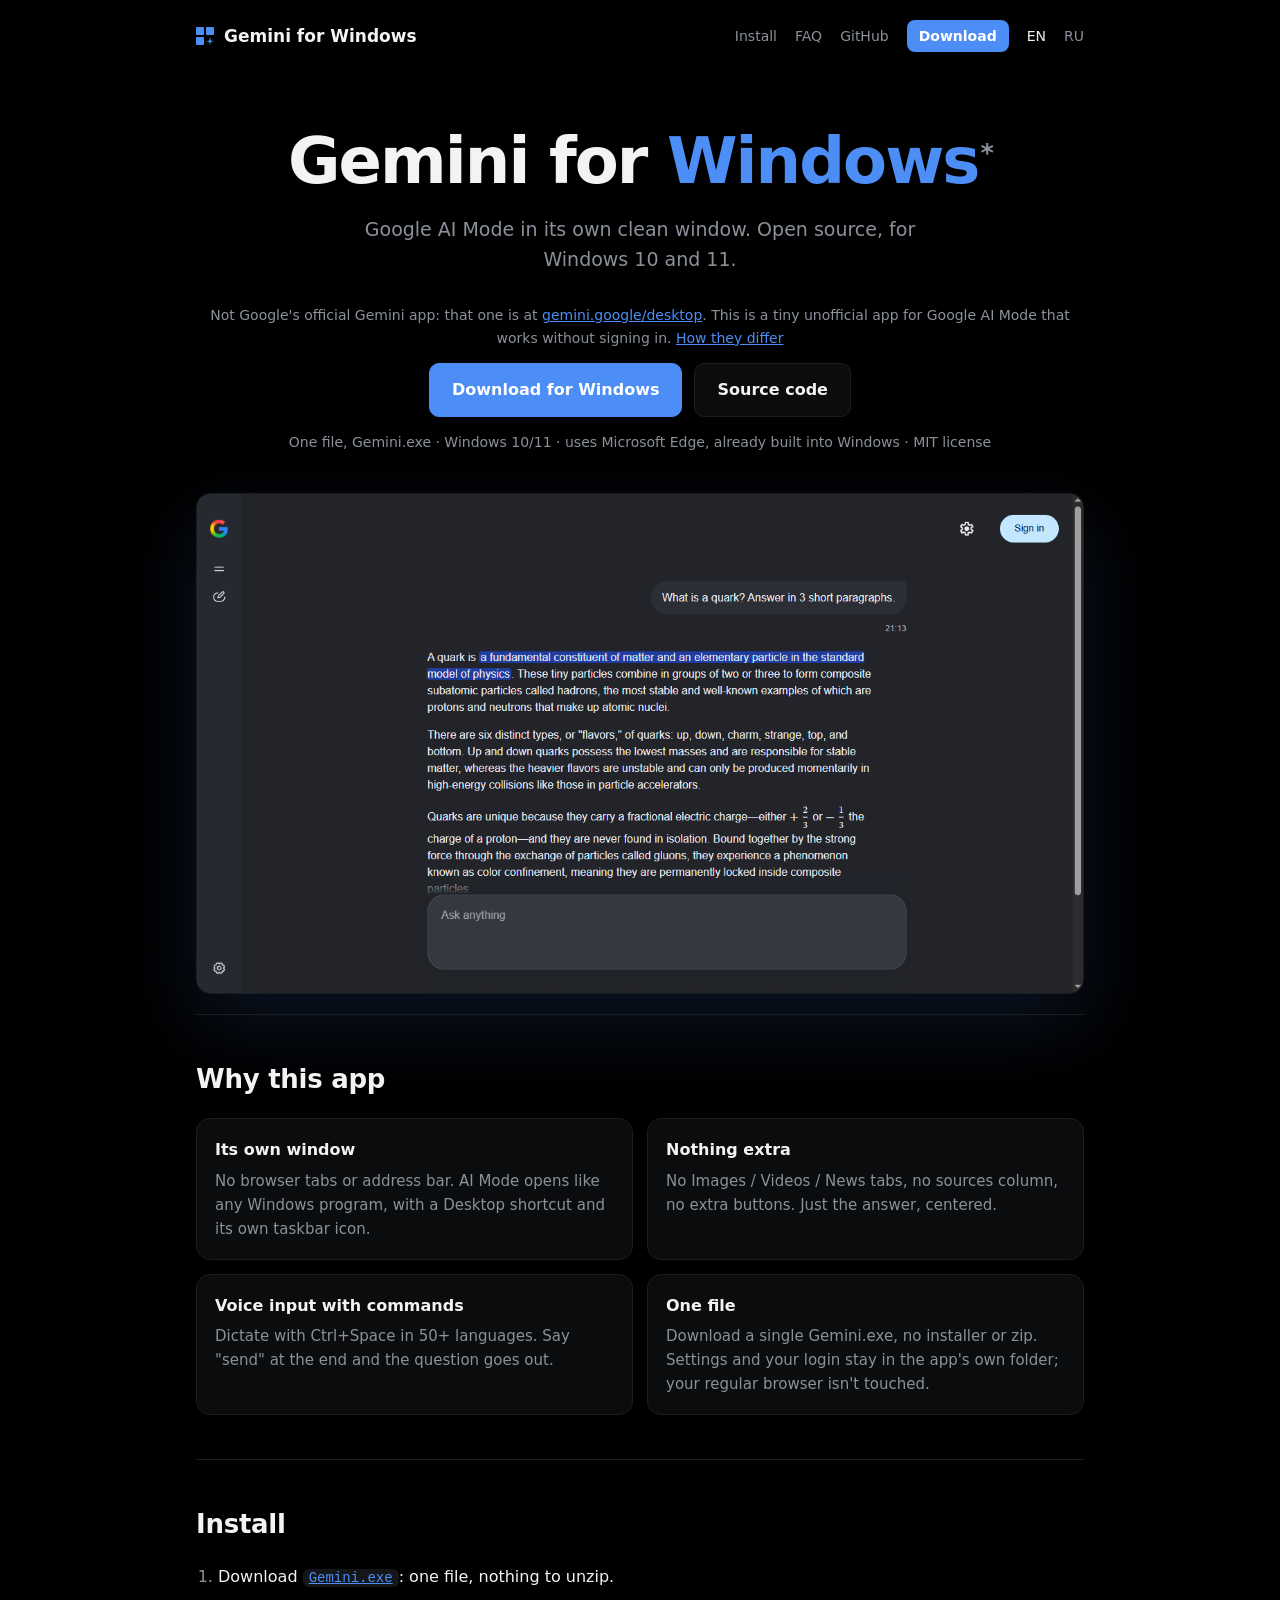
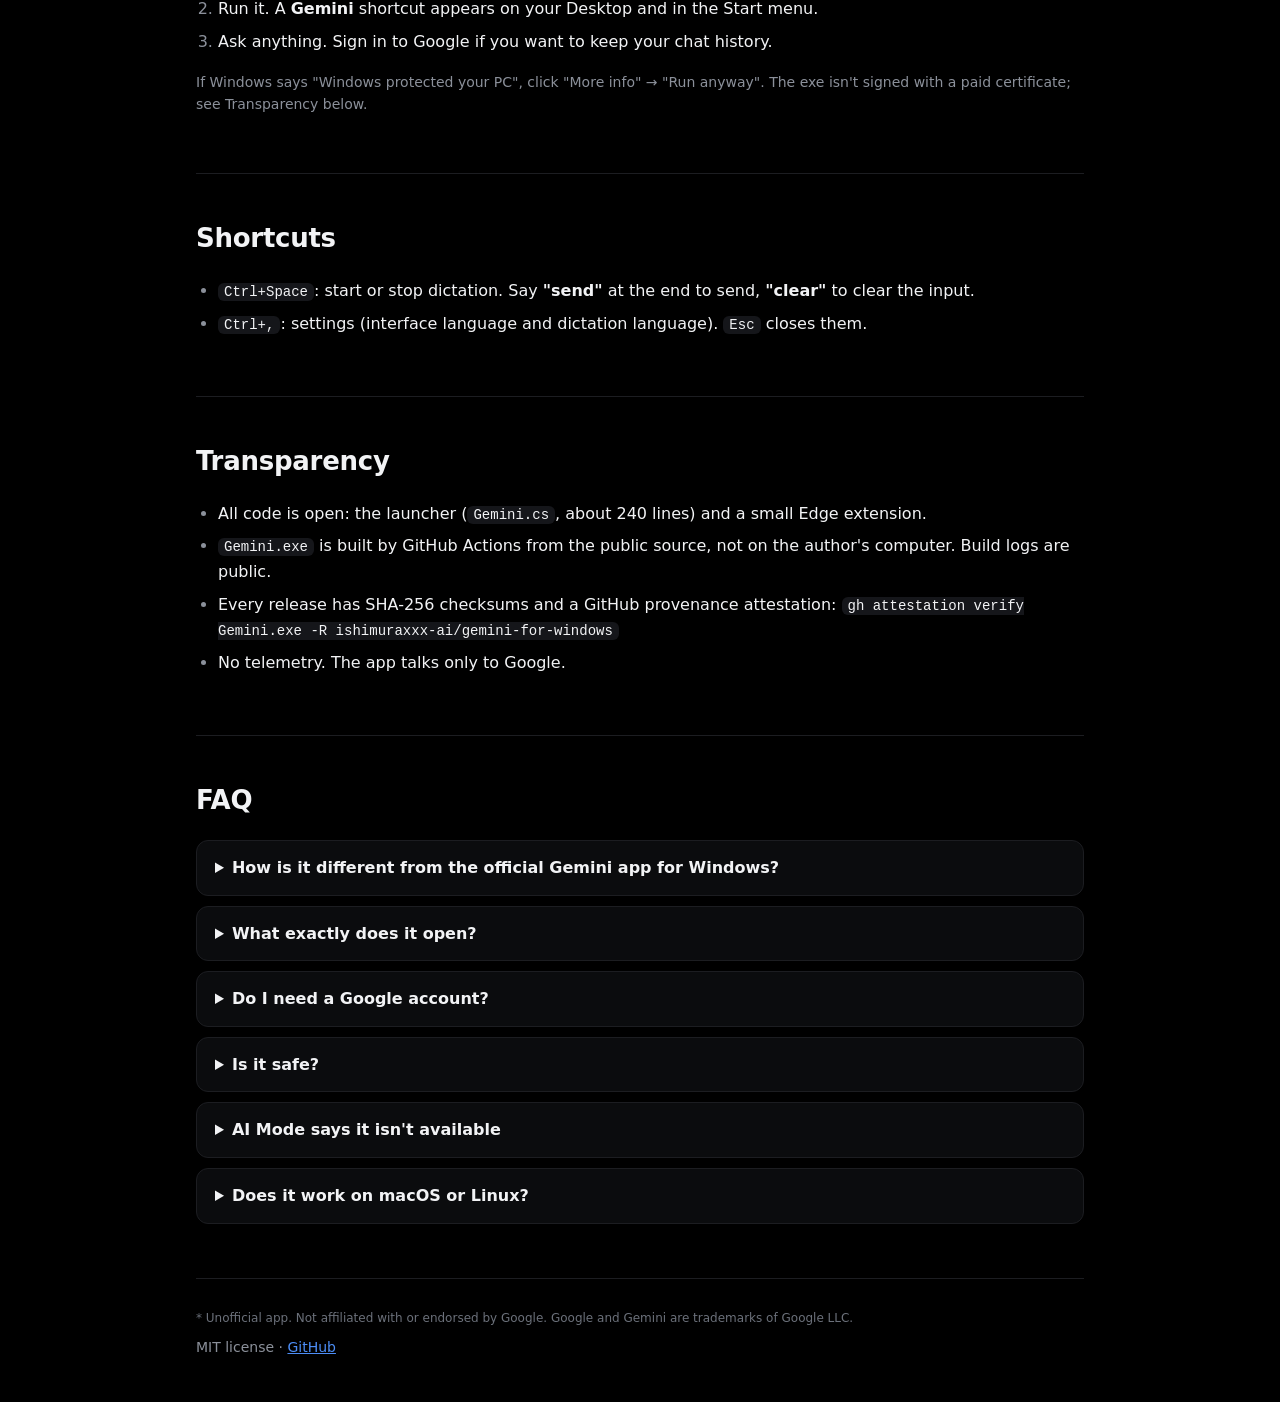
==== commit 698ff04f: "Say clearly that this is not the official Gemini app Google released its own Gemini app for Windows " ====
--- a/docs/index.html
+++ b/docs/index.html
@@ -4,7 +4,7 @@
   <meta charset="utf-8">
   <meta name="viewport" content="width=device-width, initial-scale=1">
   <title>Gemini for Windows: Google AI Mode as a desktop app for Windows 10/11 (free, open source)</title>
-  <meta name="description" content="Free, open-source app for Windows 10 and 11: Google AI Mode (Gemini) in its own clean window with a Desktop shortcut, no search tabs or source columns, centered chat and voice input with commands. Unofficial.">
+  <meta name="description" content="Free, open-source app for Windows 10 and 11: Google AI Mode (Gemini) in its own clean window with a Desktop shortcut, no search tabs or source columns, centered chat and voice input with commands. Unofficial, not the official Gemini app.">
   <link rel="canonical" href="https://ishimuraxxx-ai.github.io/gemini-for-windows/">
   <link rel="alternate" hreflang="en" href="https://ishimuraxxx-ai.github.io/gemini-for-windows/">
   <link rel="alternate" hreflang="ru" href="https://ishimuraxxx-ai.github.io/gemini-for-windows/ru/">
@@ -46,7 +46,9 @@
       { "@type": "Question", "name": "Is it safe?",
         "acceptedAnswer": { "@type": "Answer", "text": "All code is open. Gemini.exe is built publicly by GitHub Actions with SHA-256 checksums and a GitHub build-provenance attestation. The app collects no data." } },
       { "@type": "Question", "name": "Is it official?",
-        "acceptedAnswer": { "@type": "Answer", "text": "No. It is an unofficial open-source project, not affiliated with or endorsed by Google." } }
+        "acceptedAnswer": { "@type": "Answer", "text": "No. It is an unofficial open-source project, not affiliated with or endorsed by Google. Google's official Gemini app for Windows is at gemini.google/desktop." } },
+      { "@type": "Question", "name": "How is it different from the official Gemini app for Windows?",
+        "acceptedAnswer": { "@type": "Answer", "text": "Google's official Gemini app for Windows (gemini.google/desktop, released in September 2026) is the full Gemini assistant: it opens over other windows with Alt+Space and adds Google apps integration, image and video generation and agent features. Gemini for Windows is an unofficial ~45 KB app that opens something else: Google AI Mode, the AI chat in Google Search that answers from the web, and it works without signing in. It adds voice input with commands in 55 languages. If you want the full Gemini assistant, use the official app." } }
     ]
   }
   </script>
@@ -69,6 +71,7 @@
       <section class="hero">
         <h1>Gemini for <span>Windows</span><sup>*</sup></h1>
         <p class="lead">Google AI Mode in its own clean window. Open source, for Windows 10 and 11.</p>
+        <p class="note">Not Google's official Gemini app: that one is at <a href="https://gemini.google/desktop/">gemini.google/desktop</a>. This is a tiny unofficial app for Google AI Mode that works without signing in. <a href="#faq">How they differ</a></p>
         <div class="cta">
           <a class="btn primary" href="https://github.com/ishimuraxxx-ai/gemini-for-windows/releases/latest/download/Gemini.exe">Download for Windows</a>
           <a class="btn" href="https://github.com/ishimuraxxx-ai/gemini-for-windows">Source code</a>
@@ -117,6 +120,8 @@
 
       <section id="faq">
         <h2>FAQ</h2>
+        <details><summary>How is it different from the official Gemini app for Windows?</summary>
+          <p>Google's official Gemini app for Windows (gemini.google/desktop, released in September 2026) is the full Gemini assistant: it opens over other windows with Alt+Space and adds Google apps integration, image and video generation and agent features. Gemini for Windows is an unofficial ~45 KB app that opens something else: Google AI Mode, the AI chat in Google Search that answers from the web, and it works without signing in. It adds voice input with commands in 55 languages. If you want the full Gemini assistant, use the official app.</p></details>
         <details><summary>What exactly does it open?</summary>
           <p>Google AI Mode (<code>google.com/search?udm=50</code>), the AI chat in Google Search powered by Gemini. The app shows it in its own window and hides everything except the chat.</p></details>
         <details><summary>Do I need a Google account?</summary>
